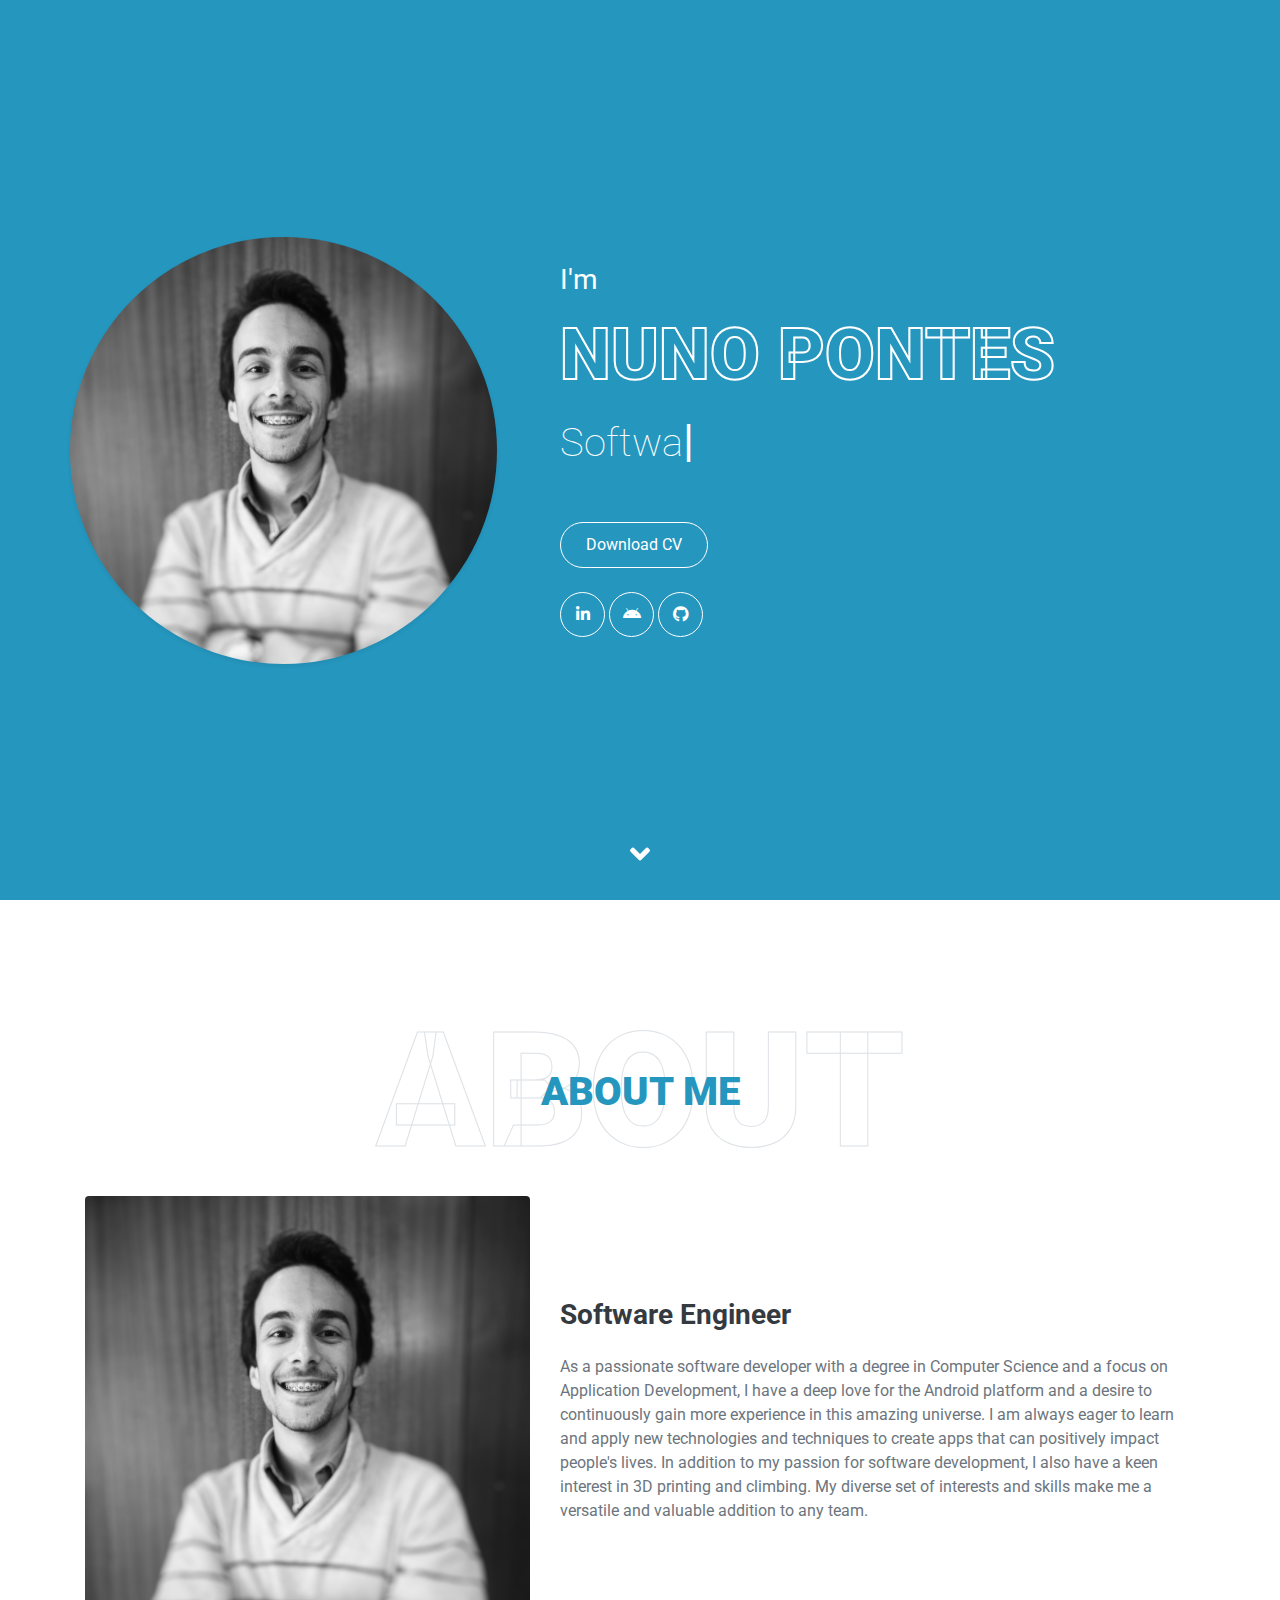
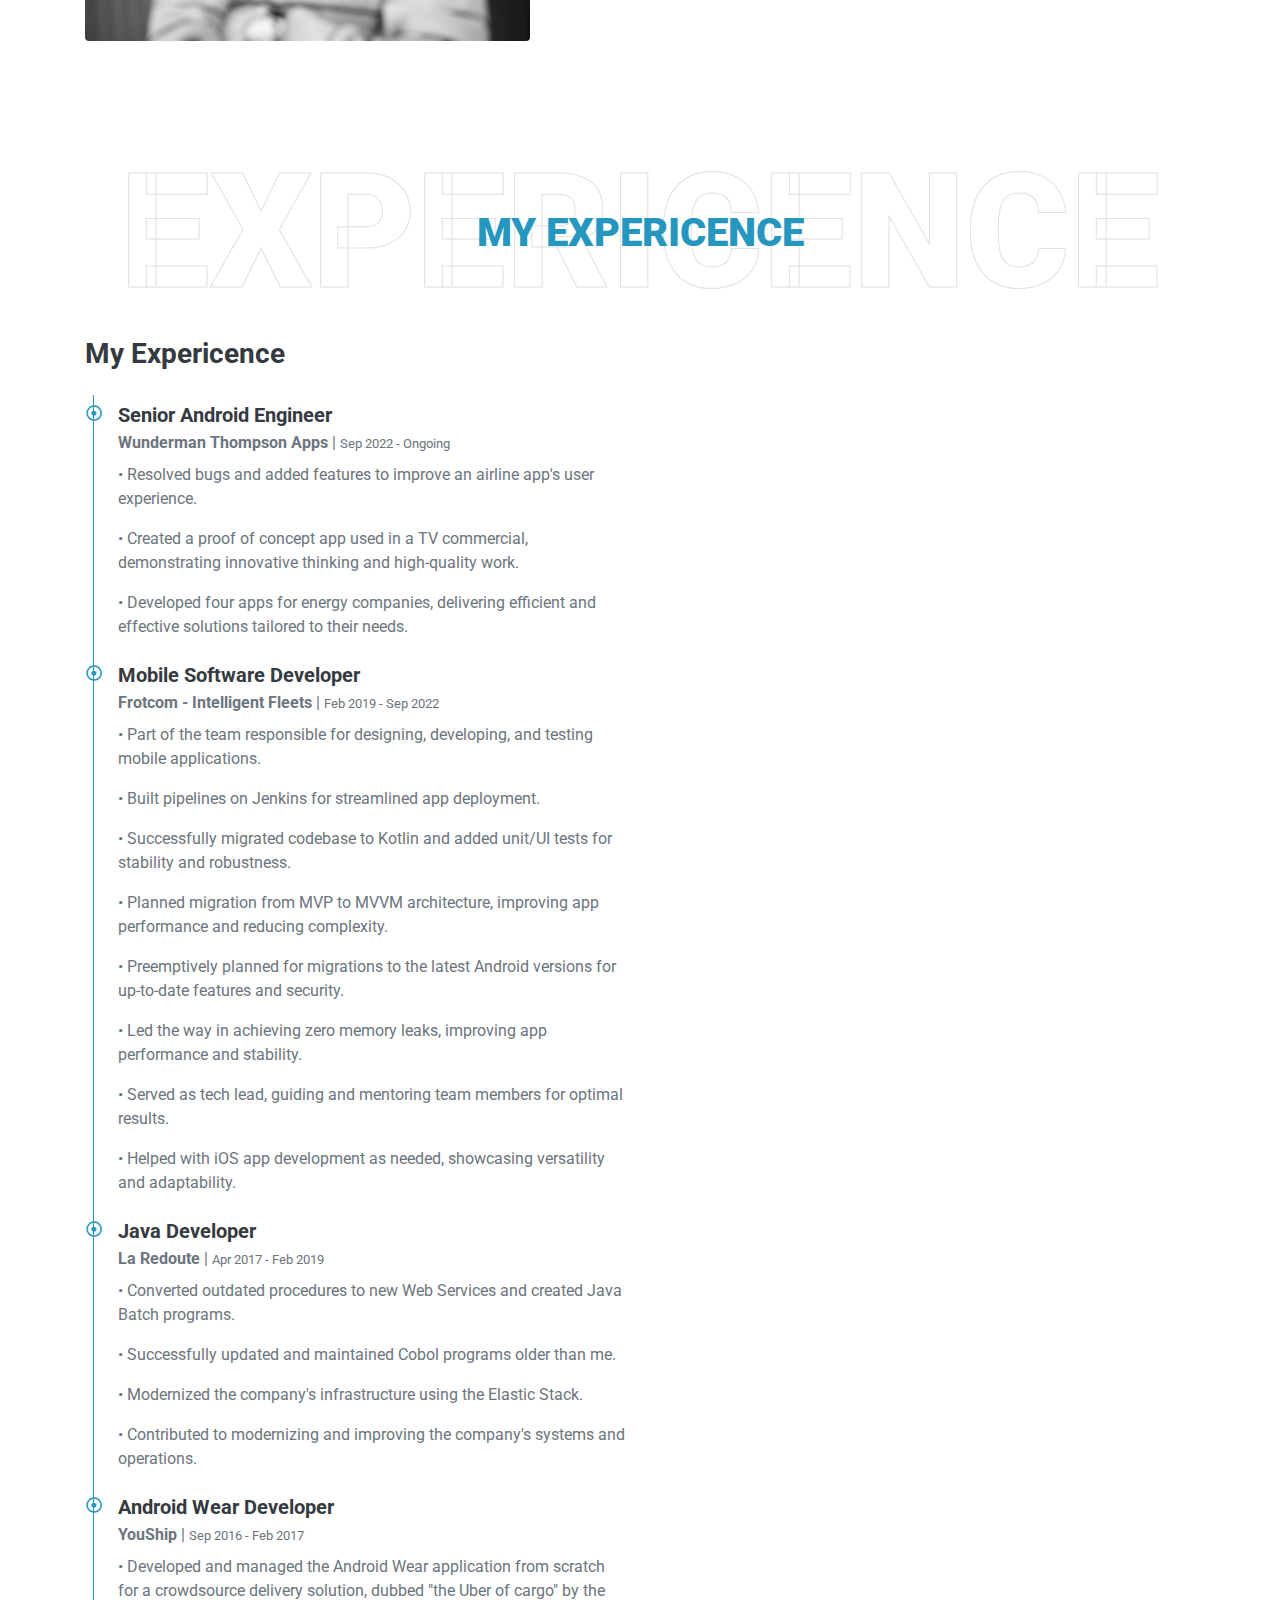
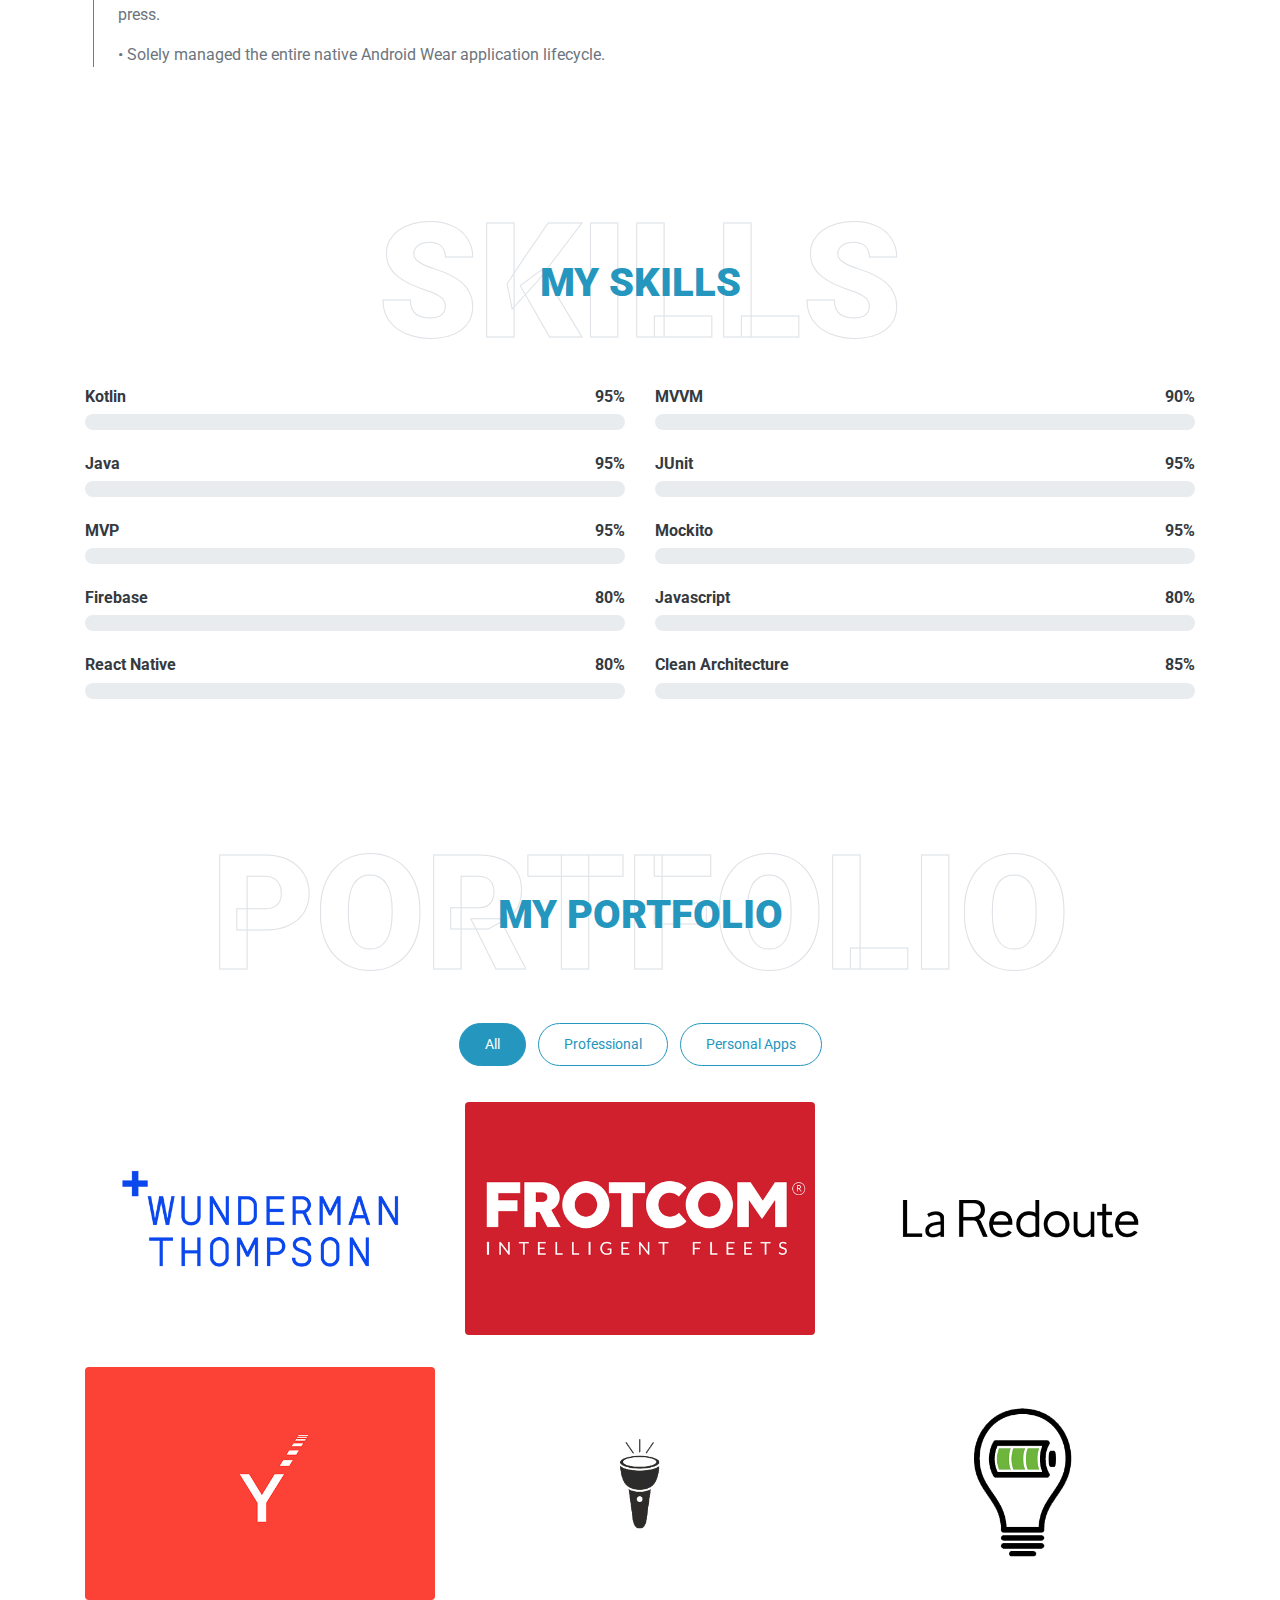
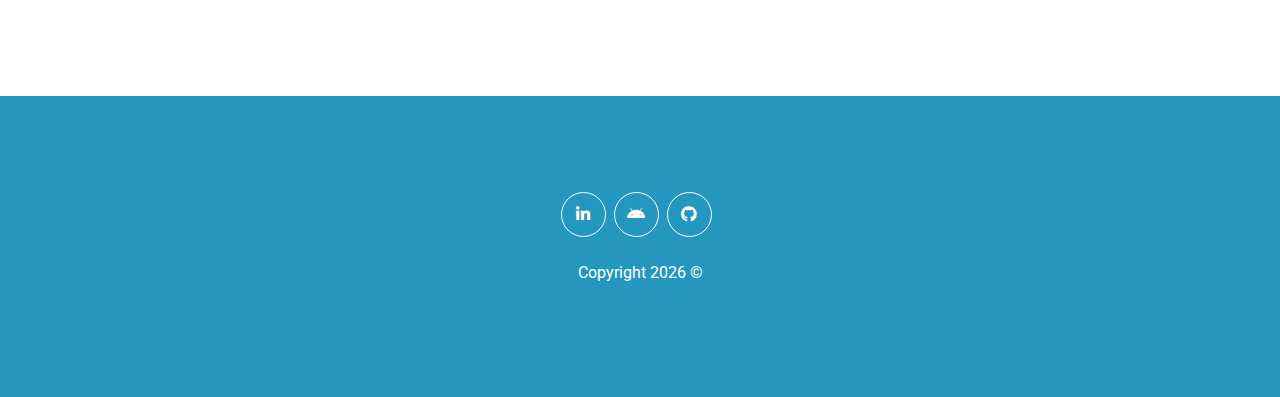
==== index.html @ 038655a9 "Revert "Test contact form"" ====
<!DOCTYPE html>
<html lang="en">
  <head>
    <meta charset="utf-8" />
    <title>Nuno Pontes</title>
    <meta content="width=device-width, initial-scale=1.0" name="viewport" />
    <meta content="Nuno Pontes CV" name="keywords" />
    <meta content="Nuno Pontes CV" name="description" />

    <!-- Favicon -->
    <link
      href="assets/img/profile/profile.jpeg"
      rel="icon"
      style="border-radius: 100%"
    />

    <!-- Google Web Fonts -->
    <link rel="preconnect" href="https://fonts.gstatic.com" />
    <link
      href="https://fonts.googleapis.com/css2?family=Roboto:wght@300;400;500;700;900&display=swap"
      rel="stylesheet"
    />

    <!-- Font Awesome -->
    <link
      href="https://cdnjs.cloudflare.com/ajax/libs/font-awesome/5.10.0/css/all.min.css"
      rel="stylesheet"
    />

    <!-- Libraries Stylesheet -->
    <link href="lib/owlcarousel/assets/owl.carousel.min.css" rel="stylesheet" />
    <link href="lib/lightbox/css/lightbox.min.css" rel="stylesheet" />

    <!-- swiper js cdn -->
    <link
      rel="stylesheet"
      href="https://cdn.jsdelivr.net/npm/swiper@9/swiper-bundle.min.css"
    />

    <!-- Customized Bootstrap Stylesheet -->
    <link href="css/style.css" rel="stylesheet" />
  </head>

  <body data-spy="scroll" data-target=".navbar" data-offset="51">
    <!-- Navbar Start -->
    <nav
      class="navbar fixed-top shadow-sm navbar-expand-lg bg-light navbar-light py-3 py-lg-0 px-lg-5"
    >
      <a href="index.html" class="navbar-brand ml-lg-3">
        <h1 class="m-0 display-5">
          <span class="text-primary">Nuno</span>Pontes
        </h1>
      </a>
      <button
        type="button"
        class="navbar-toggler"
        data-toggle="collapse"
        data-target="#navbarCollapse"
      >
        <span class="navbar-toggler-icon"></span>
      </button>
      <div class="collapse navbar-collapse px-lg-3" id="navbarCollapse">
        <div class="navbar-nav m-auto py-0">
          <a href="#home" class="nav-item nav-link active">Home</a>
          <a href="#about" class="nav-item nav-link">About</a>
          <a href="#qualification" class="nav-item nav-link">Experience</a>
          <a href="#skill" class="nav-item nav-link">Skill</a>
          <a href="#portfolio" class="nav-item nav-link">Portfolio</a>
        </div>
        <a
          target="_blank"
          href="assets/pdf/CV_NUNO_PONTES.pdf"
          class="btn btn-outline-primary d-none d-lg-block"
          >Download my CV</a
        >
      </div>
    </nav>
    <!-- Navbar End -->

    <!-- Header Start -->
    <div
      class="container-fluid bg-primary d-flex align-items-center mb-5 py-5"
      id="home"
      style="min-height: 100vh"
    >
      <div class="container">
        <div class="row align-items-center">
          <div class="col-lg-5 px-5 pl-lg-0 pb-5 pb-lg-0">
            <img
              class="img-fluid w-100 rounded-circle shadow-sm"
              src="assets/img/profile/profile.jpeg"
              alt=""
            />
          </div>
          <div class="col-lg-7 text-center text-lg-left">
            <h3 class="text-white font-weight-normal mb-3">I'm</h3>
            <h1
              class="display-3 text-uppercase text-primary mb-2"
              style="-webkit-text-stroke: 2px #ffffff"
            >
              Nuno Pontes
            </h1>
            <h1
              class="typed-text-output d-inline font-weight-lighter text-white"
            ></h1>
            <div class="typed-text d-none">
              Software Engineer, Android Developer
            </div>
            <div
              class="d-flex align-items-center justify-content-center justify-content-lg-start pt-5"
            >
              <a
                target="_blank"
                href="./assets/pdf/CV_NUNO_PONTES.pdf"
                class="btn btn-outline-light mr-md-5"
                >Download CV</a
              >
            </div>
            <br />
            <div
              class="d-flex align-items-center justify-content-center justify-content-lg-start"
            >
              <a
                class="btn btn-outline-light btn-social"
                target="_blank"
                href="https://www.linkedin.com/in/nunopontes/"
                ><i class="fab fa-linkedin-in"></i
              ></a>
              <a
                class="btn btn-outline-light btn-social mx-1"
                target="_blank"
                href="https://play.google.com/store/apps/developer?id=Keep+It+Simple+Studios"
                ><i class="fab fa-android"></i
              ></a>
              <a
                class="btn btn-outline-light btn-social"
                target="_blank"
                href="https://github.com/NunoPontes"
                ><i class="fab fa-github"></i
              ></a>
            </div>
          </div>
        </div>
      </div>
    </div>
    <!-- Header End -->

    <!-- About Start -->
    <div class="container-fluid py-5" id="about">
      <div class="container">
        <div
          class="position-relative d-flex align-items-center justify-content-center"
        >
          <h1
            class="display-1 text-uppercase text-white"
            style="-webkit-text-stroke: 1px #dee2e6"
          >
            About
          </h1>
          <h1 class="position-absolute text-uppercase text-primary">
            About Me
          </h1>
        </div>
        <div class="row align-items-center">
          <div class="col-lg-5 pb-4 pb-lg-0">
            <img
              class="img-fluid rounded w-100"
              src="./assets/img/profile/profile.jpeg"
              alt=""
            />
          </div>
          <div class="col-lg-7">
            <h3 class="mb-4">Software Engineer</h3>
            <p>
              As a passionate software developer with a degree in Computer
              Science and a focus on Application Development, I have a deep love
              for the Android platform and a desire to continuously gain more
              experience in this amazing universe. I am always eager to learn
              and apply new technologies and techniques to create apps that can
              positively impact people's lives. In addition to my passion for
              software development, I also have a keen interest in 3D printing
              and climbing. My diverse set of interests and skills make me a
              versatile and valuable addition to any team.
            </p>
          </div>
        </div>
      </div>
    </div>
    <!-- About End -->

    <!-- Qualification Start -->
    <div class="container-fluid py-5" id="qualification">
      <div class="container">
        <div
          class="position-relative d-flex align-items-center justify-content-center"
        >
          <h1
            class="display-1 text-uppercase text-white"
            style="-webkit-text-stroke: 1px #dee2e6"
          >
            Expericence
          </h1>
          <h1 class="position-absolute text-uppercase text-primary">
            My Expericence
          </h1>
        </div>
        <div class="row align-items-center">
          <div class="col-lg-6">
            <h3 class="mb-4">My Expericence</h3>
            <div class="border-left border-primary pt-2 pl-4 ml-2">
              <div class="position-relative mb-4">
                <i
                  class="far fa-dot-circle text-primary position-absolute"
                  style="top: 2px; left: -32px"
                ></i>
                <h5 class="font-weight-bold mb-1">Senior Android Engineer</h5>
                <p class="mb-2">
                  <strong>Wunderman Thompson Apps</strong> |
                  <small>Sep 2022 - Ongoing</small>
                </p>
                <p>
                  • Resolved bugs and added features to improve an airline app's
                  user experience.
                </p>
                <p>
                  • Created a proof of concept app used in a TV commercial,
                  demonstrating innovative thinking and high-quality work.
                </p>
                <p>
                  • Developed four apps for energy companies, delivering
                  efficient and effective solutions tailored to their needs.
                </p>
              </div>
              <div class="position-relative mb-4">
                <i
                  class="far fa-dot-circle text-primary position-absolute"
                  style="top: 2px; left: -32px"
                ></i>
                <h5 class="font-weight-bold mb-1">Mobile Software Developer</h5>
                <p class="mb-2">
                  <strong>Frotcom - Intelligent Fleets</strong> |
                  <small>Feb 2019 - Sep 2022</small>
                </p>
                <p>
                  • Part of the team responsible for designing, developing, and
                  testing mobile applications.
                </p>
                <p>
                  • Built pipelines on Jenkins for streamlined app deployment.
                </p>
                <p>
                  • Successfully migrated codebase to Kotlin and added unit/UI
                  tests for stability and robustness.
                </p>
                <p>
                  • Planned migration from MVP to MVVM architecture, improving
                  app performance and reducing complexity.
                </p>
                <p>
                  • Preemptively planned for migrations to the latest Android
                  versions for up-to-date features and security.
                </p>
                <p>
                  • Led the way in achieving zero memory leaks, improving app
                  performance and stability.
                </p>
                <p>
                  • Served as tech lead, guiding and mentoring team members for
                  optimal results.
                </p>
                <p>
                  • Helped with iOS app development as needed, showcasing
                  versatility and adaptability.
                </p>
              </div>
              <div class="position-relative mb-4">
                <i
                  class="far fa-dot-circle text-primary position-absolute"
                  style="top: 2px; left: -32px"
                ></i>
                <h5 class="font-weight-bold mb-1">Java Developer</h5>
                <p class="mb-2">
                  <strong>La Redoute</strong> |
                  <small>Apr 2017 - Feb 2019</small>
                </p>
                <p>
                  • Converted outdated procedures to new Web Services and
                  created Java Batch programs.
                </p>
                <p>
                  • Successfully updated and maintained Cobol programs older
                  than me.
                </p>
                <p>
                  • Modernized the company's infrastructure using the Elastic
                  Stack.
                </p>
                <p>
                  • Contributed to modernizing and improving the company's
                  systems and operations.
                </p>
              </div>
              <div class="position-relative mb-4">
                <i
                  class="far fa-dot-circle text-primary position-absolute"
                  style="top: 2px; left: -32px"
                ></i>
                <h5 class="font-weight-bold mb-1">Android Wear Developer</h5>
                <p class="mb-2">
                  <strong>YouShip</strong> | <small>Sep 2016 - Feb 2017</small>
                </p>
                <p>
                  • Developed and managed the Android Wear application from
                  scratch for a crowdsource delivery solution, dubbed "the Uber
                  of cargo" by the press.
                </p>
                <p>
                  • Solely managed the entire native Android Wear application
                  lifecycle.
                </p>
              </div>
            </div>
          </div>
        </div>
      </div>
    </div>
    <!-- Qualification End -->

    <!-- Skill Start -->
    <div class="container-fluid py-5" id="skill">
      <div class="container">
        <div
          class="position-relative d-flex align-items-center justify-content-center"
        >
          <h1
            class="display-1 text-uppercase text-white"
            style="-webkit-text-stroke: 1px #dee2e6"
          >
            Skills
          </h1>
          <h1 class="position-absolute text-uppercase text-primary">
            My Skills
          </h1>
        </div>
        <div class="row align-items-center">
          <div class="col-md-6">
            <div class="skill mb-4">
              <div class="d-flex justify-content-between">
                <h6 class="font-weight-bold">Kotlin</h6>
                <h6 class="font-weight-bold">95%</h6>
              </div>
              <div class="progress">
                <div
                  class="progress-bar bg-primary"
                  role="progressbar"
                  aria-valuenow="95"
                  aria-valuemin="0"
                  aria-valuemax="100"
                ></div>
              </div>
            </div>
            <div class="skill mb-4">
              <div class="d-flex justify-content-between">
                <h6 class="font-weight-bold">Java</h6>
                <h6 class="font-weight-bold">95%</h6>
              </div>
              <div class="progress">
                <div
                  class="progress-bar bg-warning"
                  role="progressbar"
                  aria-valuenow="95"
                  aria-valuemin="0"
                  aria-valuemax="100"
                ></div>
              </div>
            </div>
            <div class="skill mb-4">
              <div class="d-flex justify-content-between">
                <h6 class="font-weight-bold">MVP</h6>
                <h6 class="font-weight-bold">95%</h6>
              </div>
              <div class="progress">
                <div
                  class="progress-bar bg-danger"
                  role="progressbar"
                  aria-valuenow="95"
                  aria-valuemin="0"
                  aria-valuemax="100"
                ></div>
              </div>
            </div>
            <div class="skill mb-4">
              <div class="d-flex justify-content-between">
                <h6 class="font-weight-bold">Firebase</h6>
                <h6 class="font-weight-bold">80%</h6>
              </div>
              <div class="progress">
                <div
                  class="progress-bar bg-secondary"
                  role="progressbar"
                  aria-valuenow="80"
                  aria-valuemin="0"
                  aria-valuemax="100"
                ></div>
              </div>
            </div>
            <div class="skill mb-4">
              <div class="d-flex justify-content-between">
                <h6 class="font-weight-bold">React Native</h6>
                <h6 class="font-weight-bold">80%</h6>
              </div>
              <div class="progress">
                <div
                  class="progress-bar bg-dark"
                  role="progressbar"
                  aria-valuenow="80"
                  aria-valuemin="0"
                  aria-valuemax="100"
                ></div>
              </div>
            </div>
          </div>
          <div class="col-md-6">
            <div class="skill mb-4">
              <div class="d-flex justify-content-between">
                <h6 class="font-weight-bold">MVVM</h6>
                <h6 class="font-weight-bold">90%</h6>
              </div>
              <div class="progress">
                <div
                  class="progress-bar bg-danger"
                  role="progressbar"
                  aria-valuenow="90"
                  aria-valuemin="0"
                  aria-valuemax="100"
                ></div>
              </div>
            </div>
            <div class="skill mb-4">
              <div class="d-flex justify-content-between">
                <h6 class="font-weight-bold">JUnit</h6>
                <h6 class="font-weight-bold">95%</h6>
              </div>
              <div class="progress">
                <div
                  class="progress-bar bg-dark"
                  role="progressbar"
                  aria-valuenow="95"
                  aria-valuemin="0"
                  aria-valuemax="100"
                ></div>
              </div>
            </div>
            <div class="skill mb-4">
              <div class="d-flex justify-content-between">
                <h6 class="font-weight-bold">Mockito</h6>
                <h6 class="font-weight-bold">95%</h6>
              </div>
              <div class="progress">
                <div
                  class="progress-bar bg-info"
                  role="progressbar"
                  aria-valuenow="95"
                  aria-valuemin="0"
                  aria-valuemax="100"
                ></div>
              </div>
            </div>
            <div class="skill mb-4">
              <div class="d-flex justify-content-between">
                <h6 class="font-weight-bold">Javascript</h6>
                <h6 class="font-weight-bold">80%</h6>
              </div>
              <div class="progress">
                <div
                  class="progress-bar bg-warning"
                  role="progressbar"
                  aria-valuenow="80"
                  aria-valuemin="0"
                  aria-valuemax="100"
                ></div>
              </div>
            </div>
            <div class="skill mb-4">
              <div class="d-flex justify-content-between">
                <h6 class="font-weight-bold">Clean Architecture</h6>
                <h6 class="font-weight-bold">85%</h6>
              </div>
              <div class="progress">
                <div
                  class="progress-bar bg-primary"
                  role="progressbar"
                  aria-valuenow="85"
                  aria-valuemin="0"
                  aria-valuemax="100"
                ></div>
              </div>
            </div>
          </div>
        </div>
      </div>
    </div>
    <!-- Skill End -->

    <!-- Portfolio Start -->
    <div class="container-fluid pt-5 pb-3" id="portfolio">
      <div class="container">
        <div
          class="position-relative d-flex align-items-center justify-content-center"
        >
          <h1
            class="display-1 text-uppercase text-white"
            style="-webkit-text-stroke: 1px #dee2e6"
          >
            Portfolio
          </h1>
          <h1 class="position-absolute text-uppercase text-primary">
            My Portfolio
          </h1>
        </div>
        <div class="row">
          <div class="col-12 text-center mb-2">
            <ul class="list-inline mb-4" id="portfolio-flters">
              <li
                class="btn btn-sm btn-outline-primary m-1 active"
                data-filter="*"
              >
                All
              </li>
              <li
                class="btn btn-sm btn-outline-primary m-1"
                data-filter=".first"
              >
                Professional
              </li>
              <li
                class="btn btn-sm btn-outline-primary m-1"
                data-filter=".second"
              >
                Personal Apps
              </li>
            </ul>
          </div>
        </div>

        <div class="row portfolio-container">
          <div
            class="col-lg-4 col-md-6 mb-4 portfolio-item first"
            data-name="p-1"
          >
            <div class="position-relative overflow-hidden mb-2">
              <img
                class="img-fluid rounded w-100"
                src="./assets/img/wtapps/wtapps.png"
                alt=""
              />
              <div
                class="portfolio-btn d-flex align-items-center justify-content-center"
              >
                <div
                  class="d-flex align-items-center justify-content-center flex-column"
                  style="cursor: pointer"
                >
                  <h6 class="text-white" style="font-size: 20px">
                    Wunderman Thompson Apps
                  </h6>
                  <i class="fa fa-plus text-white" style="font-size: 60px"></i>
                </div>
              </div>
            </div>
          </div>

          <div
            class="col-lg-4 col-md-6 mb-4 portfolio-item first"
            data-name="p-2"
          >
            <div class="position-relative overflow-hidden mb-2">
              <img
                class="img-fluid rounded w-100"
                src="./assets/img/frotcom/portfolio-1.png"
                alt=""
              />
              <div
                class="portfolio-btn d-flex align-items-center justify-content-center"
              >
                <div
                  class="d-flex align-items-center justify-content-center flex-column"
                  style="cursor: pointer"
                >
                  <h6 class="text-white" style="font-size: 20px">
                    Frotcom - Inteligent Fleets
                  </h6>
                  <i class="fa fa-plus text-white" style="font-size: 60px"></i>
                </div>
              </div>
            </div>
          </div>

          <div
            class="col-lg-4 col-md-6 mb-4 portfolio-item first"
            data-name="p-3"
          >
            <div class="position-relative overflow-hidden mb-2">
              <img
                class="img-fluid rounded w-100"
                src="./assets/img/laredoute/portfolio-2.png"
                alt=""
              />
              <div
                class="portfolio-btn d-flex align-items-center justify-content-center"
              >
                <div
                  class="d-flex align-items-center justify-content-center flex-column"
                  style="cursor: pointer"
                >
                  <h6 class="text-white" style="font-size: 20px">La Redoute</h6>

                  <i class="fa fa-plus text-white" style="font-size: 60px"></i>
                </div>
              </div>
            </div>
          </div>

          <div
            class="col-lg-4 col-md-6 mb-4 portfolio-item first"
            data-name="p-4"
          >
            <div class="position-relative overflow-hidden mb-2">
              <img
                class="img-fluid rounded w-100"
                src="./assets/img/youship/portfolio-3.png"
                alt=""
              />
              <div
                class="portfolio-btn d-flex align-items-center justify-content-center"
              >
                <div
                  class="d-flex align-items-center justify-content-center flex-column"
                  style="cursor: pointer"
                >
                  <h6 class="text-white" style="font-size: 20px">YouShip</h6>

                  <i class="fa fa-plus text-white" style="font-size: 60px"></i>
                </div>
              </div>
            </div>
          </div>

          <div
            class="col-lg-4 col-md-6 mb-4 portfolio-item second"
            data-name="p-5"
          >
            <div class="position-relative overflow-hidden mb-2">
              <img
                class="img-fluid rounded w-100"
                src="./assets/img/flashlight/portfolio-4.png"
                alt=""
              />
              <div
                class="portfolio-btn d-flex align-items-center justify-content-center"
              >
                <div
                  class="d-flex align-items-center justify-content-center flex-column"
                  style="cursor: pointer"
                >
                  <h6 class="text-white" style="font-size: 20px">Flashlight</h6>
                  <i class="fa fa-plus text-white" style="font-size: 60px"></i>
                </div>
              </div>
            </div>
          </div>

          <div
            class="col-lg-4 col-md-6 mb-4 portfolio-item second"
            data-name="p-6"
          >
            <div class="position-relative overflow-hidden mb-2">
              <img
                class="img-fluid rounded w-100"
                src="./assets/img/healthybattery/portfolio-5.png"
                alt=""
              />
              <div
                class="portfolio-btn d-flex align-items-center justify-content-center"
              >
                <div
                  class="d-flex align-items-center justify-content-center flex-column"
                  style="cursor: pointer"
                >
                  <h6 class="text-white" style="font-size: 20px">
                    HealthyBattery
                  </h6>
                  <i class="fa fa-plus text-white" style="font-size: 60px"></i>
                </div>
              </div>
            </div>
          </div>
        </div>
      </div>

      <!-- modal preview container -->
      <div class="modal_preview_container">
        <!-- project 1 modal -->
        <div class="popup-modal fixed-top" data-target="p-1">
          <div class="popup-modal__backdrop"></div>

          <div class="popup-modal__content">
            <button class="popup-modal__close">
              <i class="fas fa-times"></i>
            </button>

            <div
              class="popup-modal_content_container d-flex align-items-center flex-md-row flex-column"
            >
              <div class="popup-modal_content_left overflow-hidden">
                <div class="swiper mySwiper" style="height: 100%">
                  <div class="swiper-wrapper">
                    <!-- you can simple added dynamic number of slider with videos and photos by coping the swiper-slide div and -->
                    <div class="swiper-slide">
                      <img src="./assets/img/wtapps/wtapps.png" alt="" />
                    </div>
                  </div>
                  <div class="swiper-button-next"></div>
                  <div class="swiper-button-prev"></div>
                  <div class="swiper-pagination"></div>
                </div>
              </div>
              <div
                class="popup-modal_content_right d-flex align-items-center flex-column p-md-5 p-3"
              >
                <!-- you can add photos, images, badges, text whatever you want, and you can style them as well :) -->
                <h1 class="popup-modal-heading">Wunderman Thompson Apps</h1>
                <p class="popup-modal_paragraph">
                  I improved the user experience of an airline app by fixing
                  bugs and adding new features.
                </p>

                <p>
                  Additionally, I demonstrated my innovative thinking and
                  high-quality work by creating a proof of concept app that was
                  featured in a TV commercial.
                </p>

                <p>
                  I also developed four apps for energy companies that were
                  tailored to their specific needs, delivering efficient and
                  effective solutions.
                </p>

                <!-- ul items -->
                <div style="width: 100%">
                  <h2>Technologies I used to build the project</h2>
                  <ul>
                    <li>Kotlin</li>
                    <li>Java</li>
                    <li>React Native</li>
                    <li>JavaScript</li>
                    <li>TypeScript</li>
                    <li>Clean Architecture</li>
                    <li>MVVM</li>
                    <li>MVP</li>
                    <li>Airship</li>
                  </ul>
                </div>
              </div>
            </div>
          </div>
        </div>

        <!-- project 2 modal -->
        <div class="popup-modal fixed-top" data-target="p-2">
          <div class="popup-modal__backdrop"></div>

          <div class="popup-modal__content">
            <button class="popup-modal__close">
              <i class="fas fa-times"></i>
            </button>

            <div
              class="popup-modal_content_container d-flex align-items-center flex-md-row flex-column"
            >
              <div class="popup-modal_content_left overflow-hidden">
                <div class="swiper mySwiper" style="height: 100%">
                  <!-- you can simple added dynamic number of slider with videos and photos by coping the swiper-slide div and -->
                  <div class="swiper-wrapper">
                    <div class="swiper-slide">
                      <img
                        class="img-fluid rounded w-100"
                        src="./assets/img/frotcom/portfolio-1.png"
                        alt=""
                      />
                    </div>
                    <div class="swiper-slide">
                      <img
                        class="img-fluid rounded slider-image-two need-resize"
                        src="./assets/img/frotcom/1.jpg"
                        alt=""
                      />
                    </div>
                    <div class="swiper-slide">
                      <img
                        class="img-fluid rounded slider-image-two need-resize"
                        src="./assets/img/frotcom/2.jpg"
                        alt=""
                      />
                    </div>
                    <div class="swiper-slide">
                      <img
                        class="img-fluid rounded slider-image-two need-resize"
                        src="./assets/img/frotcom/3.jpg"
                        alt=""
                      />
                    </div>
                    <div class="swiper-slide">
                      <img
                        class="img-fluid rounded slider-image-two need-resize"
                        src="./assets/img/frotcom/4.jpg"
                        alt=""
                      />
                    </div>
                    <div class="swiper-slide">
                      <img
                        class="img-fluid rounded slider-image-two need-resize"
                        src="./assets/img/frotcom/5.jpg"
                        alt=""
                      />
                    </div>
                    <div class="swiper-slide">
                      <img
                        class="img-fluid rounded slider-image-two need-resize"
                        src="./assets/img/frotcom/6.jpg"
                        alt=""
                      />
                    </div>
                    <div class="swiper-slide">
                      <img
                        class="img-fluid rounded slider-image-three need-resize"
                        src="./assets/img/frotcom/7.jpg"
                        alt=""
                      />
                    </div>
                  </div>
                  <div class="swiper-button-next"></div>
                  <div class="swiper-button-prev"></div>
                  <div class="swiper-pagination"></div>
                </div>
              </div>
              <div
                class="popup-modal_content_right d-flex align-items-center flex-column p-md-5 p-3"
              >
                <!-- you can add photos, images, badges, text whatever you want, and you can style them as well :) -->
                <h1 class="popup-modal-heading">Frotcom - Inteligent Fleets</h1>
                <p class="popup-modal_paragraph">
                  I was part of the team responsible for all the design,
                  architecture, development, and testing of every mobile
                  application.
                </p>
                <p>
                  I built pipelines on Jenkins to streamline the app deployment
                  process and successfully migrated the codebase from Java to
                  Kotlin, resulting in increased productivity and
                  maintainability.
                </p>

                <p>
                  I added unit and UI tests to ensure app stability and
                  robustness and planned the migration from the MVP
                  (Model-View-Presenter) to MVVM (Model-View-ViewModel)
                  architecture, improving app performance and reducing
                  complexity.
                </p>
                <p>
                  I preemptively planned for migrations to the latest Android
                  versions, ensuring the apps were up-to-date with the latest
                  features and security updates.
                </p>
                <p>
                  I led the way in achieving zero memory leaks, improving app
                  performance and stability, and served as the tech lead for the
                  mobile application development team, guiding and mentoring
                  team members to achieve their best work.
                </p>
                <p>
                  I also helped with the development of the iOS app when needed,
                  showcasing my versatility and adaptability in a fast-paced
                  environment.
                </p>
                <p>
                  Overall, my contributions as a tech lead and team member
                  resulted in the successful and efficient development of
                  high-quality mobile applications, and my flexibility in
                  helping with the iOS app demonstrated my willingness to go
                  above and beyond for the team's success.
                </p>

                <div style="width: 100%">
                  <h2>Fleet manager</h2>
                </div>
                <div>
                  <a
                    target="_blank"
                    href="https://play.google.com/store/apps/details?id=com.frotcom.fleetmanager"
                  >
                    <img
                      alt="Get it on Google Play"
                      src="https://play.google.com/intl/en_us/badges/images/generic/en_badge_web_generic.png"
                      width="200"
                    />
                  </a>
                </div>

                <div style="width: 100%">
                  <h2>Driver app</h2>
                </div>
                <div>
                  <a
                    target="_blank"
                    href="https://play.google.com/store/apps/details?id=com.frotcom.driverapp"
                  >
                    <img
                      alt="Get it on Google Play"
                      src="https://play.google.com/intl/en_us/badges/images/generic/en_badge_web_generic.png"
                      width="200"
                    />
                  </a>
                </div>

                <!-- ul items -->
                <div style="width: 100%">
                  <h2>Technologies I used to build the project</h2>
                  <ul>
                    <li>Kotlin</li>
                    <li>Java</li>
                    <li>Swift</li>
                    <li>MVP</li>
                    <li>MVVM</li>
                    <li>JUnit</li>
                    <li>Espresso</li>
                    <li>Mockito</li>
                    <li>Firebase Notifications</li>
                    <li>Retrofit</li>
                    <li>Google API's</li>
                    <li>Leak Canary</li>
                    <li>Jenkins</li>
                    <li>Sonarqube</li>
                  </ul>
                </div>
              </div>
            </div>
          </div>
        </div>

        <!-- project 3 modal -->
        <div class="popup-modal fixed-top" data-target="p-3">
          <div class="popup-modal__backdrop"></div>

          <div class="popup-modal__content">
            <button class="popup-modal__close">
              <i class="fas fa-times"></i>
            </button>

            <div
              class="popup-modal_content_container d-flex align-items-center flex-md-row flex-column"
            >
              <div class="popup-modal_content_left overflow-hidden">
                <div class="swiper mySwiper" style="height: 100%">
                  <!-- you can simple added dynamic number of slider with videos and photos by coping the swiper-slide div and -->
                  <div class="swiper-wrapper">
                    <div class="swiper-slide">
                      <img
                        class="img-fluid rounded w-100"
                        src="./assets/img/laredoute/portfolio-2.png"
                        alt=""
                      />
                    </div>
                  </div>
                  <div class="swiper-button-next"></div>
                  <div class="swiper-button-prev"></div>
                  <div class="swiper-pagination"></div>
                </div>
              </div>
              <div
                class="popup-modal_content_right d-flex align-items-center flex-column p-md-5 p-3"
              >
                <!-- you can add photos, images, badges, text whatever you want, and you can style them as well :) -->
                <h1 class="popup-modal-heading">La Redoute</h1>
                <p class="popup-modal_paragraph">
                  I have experience in modernizing legacy systems and updating
                  outdated procedures to new web services.
                </p>
                <p>
                  I successfully updated and maintained Cobol programs that were
                  older than me, and contributed to modernizing the company's
                  infrastructure using the Elastic Stack.
                </p>
                <p>
                  My main objective was to build Java applications, including
                  Spring Batches and Web Services (REST, SOAP), to replace old
                  procedures in the AS400. I utilized various technologies such
                  as Java 7, Java 8, Spring Framework, Junit, Mockito, SOAP
                  Webservices, REST Webservices, Elastic Search Stack, SQL (DB2,
                  PostgreSQL, Oracle), and AS400 (cobol) to achieve these goals.
                </p>

                <!-- ul items -->
                <div style="width: 100%">
                  <h2>Technologies I used to build the project</h2>
                  <ul>
                    <li>AS400 (Cobol)</li>
                    <li>Java</li>
                    <li>Spring</li>
                    <li>JUnit</li>
                    <li>Mockito</li>
                    <li>SOAP WebServices</li>
                    <li>REST WebServices</li>
                    <li>Elastic Stack</li>
                    <li>SQL</li>
                  </ul>
                </div>
              </div>
            </div>
          </div>
        </div>

        <!-- project 4 modal -->
        <div class="popup-modal fixed-top" data-target="p-4">
          <div class="popup-modal__backdrop"></div>

          <div class="popup-modal__content">
            <button class="popup-modal__close">
              <i class="fas fa-times"></i>
            </button>

            <div
              class="popup-modal_content_container d-flex align-items-center flex-md-row flex-column"
            >
              <div class="popup-modal_content_left overflow-hidden">
                <div class="swiper mySwiper" style="height: 100%">
                  <!-- you can simple added dynamic number of slider with videos and photos by coping the swiper-slide div and -->
                  <div class="swiper-wrapper">
                    <div class="swiper-slide">
                      <img
                        class="img-fluid rounded w-100"
                        src="./assets/img/youship/portfolio-3.png"
                        alt=""
                      />
                    </div>
                    <div class="swiper-slide">
                      <video
                        controls
                        autoplay
                        muted
                        loop
                        src="./assets/video/youship.mp4"
                        type="video/mp4"
                      ></video>
                    </div>
                  </div>
                  <div class="swiper-button-next"></div>
                  <div class="swiper-button-prev"></div>
                  <div class="swiper-pagination"></div>
                </div>
              </div>
              <div
                class="popup-modal_content_right d-flex align-items-center flex-column p-md-5 p-3"
              >
                <!-- you can add photos, images, badges, text whatever you want, and you can style them as well :) -->
                <h1 class="popup-modal-heading">YouShip</h1>
                <p class="popup-modal_paragraph">
                  I was responsible for extending the main mobile application to
                  the Wearable device, as part of a crowdsource delivery
                  solution for a company dubbed "the Uber of cargo" by the
                  press.
                </p>
                <p>
                  Specifically, I developed the Android Wear application from
                  scratch, utilizing MVP architecture, the Message API, Google
                  Maps API, Wearable Listener Service, Broadcast Receiver,
                  Fragments, Push Notifications, Rest API, and Multi Language
                  design for multiple screens.
                </p>
                <p>
                  As the sole manager of the entire native Android Wear
                  application lifecycle, I ensured that the application met all
                  requirements and was completed efficiently and effectively.
                </p>

                <!-- ul items -->
                <div style="width: 100%">
                  <h2>Technologies I used to build the project</h2>
                  <ul>
                    <li>Java</li>
                    <li>MVP</li>
                    <li>Firebase Cloud Messaging</li>
                    <li>Google Maps API</li>
                    <li>Leak Canary</li>
                    <li>Wearable API's</li>
                    <li>Broadcast Receiver</li>
                    <li>Fragments</li>
                    <li>REST API</li>
                    <li>Notifications</li>
                    <li>Multi Language</li>
                    <li>Multiple Screen Types</li>
                  </ul>
                </div>
              </div>
            </div>
          </div>
        </div>

        <!-- project 5 modal -->
        <div class="popup-modal fixed-top" data-target="p-5">
          <div class="popup-modal__backdrop"></div>

          <div class="popup-modal__content">
            <button class="popup-modal__close">
              <i class="fas fa-times"></i>
            </button>

            <div
              class="popup-modal_content_container d-flex align-items-center flex-md-row flex-column"
            >
              <div class="popup-modal_content_left overflow-hidden">
                <div class="swiper mySwiper" style="height: 100%">
                  <!-- you can simple added dynamic number of slider with videos and photos by coping the swiper-slide div and -->
                  <div class="swiper-wrapper">
                    <div class="swiper-slide">
                      <img
                        class="img-fluid rounded w-100"
                        src="./assets/img/flashlight/portfolio-4.png"
                        alt=""
                      />
                    </div>
                    <div class="swiper-slide">
                      <img
                        class="img-fluid rounded w-100 slider-image-two"
                        src="./assets/img/flashlight/flashlight5x.jpg"
                        style="width: auto !important"
                        alt=""
                      />
                    </div>
                  </div>
                  <div class="swiper-button-next"></div>
                  <div class="swiper-button-prev"></div>
                  <div class="swiper-pagination"></div>
                </div>
              </div>
              <div
                class="popup-modal_content_right d-flex align-items-center flex-column p-md-5 p-3"
              >
                <!-- you can add photos, images, badges, text whatever you want, and you can style them as well :) -->
                <h1 class="popup-modal-heading">Flashlight</h1>
                <p class="popup-modal_paragraph">
                  I created an Android flashlight app that doesn't require any
                  extra permissions and can work on phones without a flash by
                  adjusting the screen brightness.
                </p>
                <p>
                  My motivation for developing this app was to address the issue
                  of excessive permissions requested by other flashlight apps,
                  which may compromise users' privacy.
                </p>
                <p>
                  Additionally, I wanted to learn more about Android development
                  and have the ability to customize my own app. The app utilized
                  permissions and camera sensors to control the flashlight.
                </p>

                <hr />
                <div>
                  <a
                    target="_blank"
                    href="https://play.google.com/store/apps/details?id=com.nunop.flashligth"
                  >
                    <img
                      alt="Get it on Google Play"
                      src="https://play.google.com/intl/en_us/badges/images/generic/en_badge_web_generic.png"
                      width="200"
                    />
                  </a>
                </div>
              </div>
            </div>
          </div>
        </div>

        <!-- project 6 modal -->
        <div class="popup-modal fixed-top" data-target="p-6">
          <div class="popup-modal__backdrop"></div>

          <div class="popup-modal__content">
            <button class="popup-modal__close">
              <i class="fas fa-times"></i>
            </button>

            <div
              class="popup-modal_content_container d-flex align-items-center flex-md-row flex-column"
            >
              <div class="popup-modal_content_left overflow-hidden">
                <div class="swiper mySwiper" style="height: 100%">
                  <!-- you can simple added dynamic number of slider with videos and photos by coping the swiper-slide div and -->
                  <div class="swiper-wrapper">
                    <div class="swiper-slide">
                      <img
                        class="img-fluid rounded w-100"
                        src="./assets/img/healthybattery/portfolio-5.png"
                        alt=""
                      />
                    </div>
                    <div class="swiper-slide">
                      <img
                        class="img-fluid rounded w-100 slider-image-two"
                        src="./assets/img/healthybattery/healthybattery_pixel.png"
                        alt=""
                        style="width: auto !important"
                      />
                    </div>
                    <div class="swiper-slide">
                      <img
                        class="img-fluid rounded w-100 slider-image-two"
                        src="./assets/img/healthybattery/healthybattery_pixel2.png"
                        alt=""
                        style="width: auto !important"
                      />
                    </div>
                    <div class="swiper-slide">
                      <img
                        class="img-fluid rounded w-100 slider-image-three"
                        src="./assets/img/healthybattery/healthybattery_pixel3.png"
                        alt=""
                        style="width: auto !important"
                      />
                    </div>
                  </div>
                  <div class="swiper-button-next"></div>
                  <div class="swiper-button-prev"></div>
                  <div class="swiper-pagination"></div>
                </div>
              </div>
              <div
                class="popup-modal_content_right d-flex align-items-center flex-column p-md-5 p-3"
              >
                <!-- you can add photos, images, badges, text whatever you want, and you can style them as well :) -->
                <h1 class="popup-modal-heading">HealthyBattery</h1>
                <p class="popup-modal_paragraph">
                  I have developed an Android application aimed at helping users
                  adopt good battery-saving habits to increase the phone's
                  battery life.
                </p>
                <p>
                  I decided to create this app as it was something I had been
                  wanting to do for a while, and it also allowed me to learn
                  more about Android development and personalize the app.
                </p>
                <p>
                  To build the app, I utilized various technologies including
                  permissions, services, and internal/external storage.
                </p>
                <p>
                  I also made use of the battery sensors and the battery manager
                  class to gather information on the battery usage and provide
                  tips to the user on how to optimize their phone's battery
                  life.
                </p>

                <div>
                  <a
                    target="_blank"
                    href="https://play.google.com/store/apps/details?id=com.keepitsimplestudios.healthybattery"
                  >
                    <img
                      alt="Get it on Google Play"
                      src="https://play.google.com/intl/en_us/badges/images/generic/en_badge_web_generic.png"
                      width="200"
                    />
                  </a>
                </div>
              </div>
            </div>
          </div>
        </div>
      </div>
    </div>
    <!-- Portfolio End -->

    <!-- Footer Start -->
    <div
      class="container-fluid bg-primary text-white mt-5 py-5 px-sm-3 px-md-5"
    >
      <div class="container text-center py-5">
        <div class="d-flex justify-content-center mb-4">
          <a
            class="btn btn-outline-light btn-social mr-2"
            target="_blank"
            href="https://www.linkedin.com/in/nunopontes/"
            ><i class="fab fa-linkedin-in"></i
          ></a>
          <a
            class="btn btn-outline-light btn-social mr-2"
            target="_blank"
            href="https://play.google.com/store/apps/developer?id=Keep+It+Simple+Studios"
            ><i class="fab fa-android"></i
          ></a>
          <a
            class="btn btn-outline-light btn-social mr-2"
            target="_blank"
            href="https://github.com/NunoPontes"
            ><i class="fab fa-github"></i
          ></a>
        </div>
        <p>
          Copyright
          <script>
            document.write(new Date().getFullYear());
          </script>
          &copy;
        </p>
      </div>
    </div>
    <!-- Footer End -->

    <!-- Scroll to Bottom -->
    <i class="fa fa-2x fa-angle-down text-white scroll-to-bottom"></i>

    <!-- Back to Top -->
    <a href="#" class="btn btn-outline-dark px-0 back-to-top"
      ><i class="fa fa-angle-double-up"></i
    ></a>

    <!-- JavaScript Libraries -->
    <script src="https://code.jquery.com/jquery-3.4.1.min.js"></script>
    <script src="https://stackpath.bootstrapcdn.com/bootstrap/4.4.1/js/bootstrap.bundle.min.js"></script>
    <script src="lib/typed/typed.min.js"></script>
    <script src="lib/easing/easing.min.js"></script>
    <script src="lib/waypoints/waypoints.min.js"></script>
    <script src="lib/owlcarousel/owl.carousel.min.js"></script>
    <script src="lib/isotope/isotope.pkgd.min.js"></script>

    <!-- swiper js -->
    <script src="https://cdn.jsdelivr.net/npm/swiper@9/swiper-bundle.min.js"></script>

    <!-- Template Javascript -->
    <script src="js/main.js"></script>
  </body>
  <script>
    (function (i, s, o, g, r, a, m) {
      i["GoogleAnalyticsObject"] = r;
      (i[r] =
        i[r] ||
        function () {
          (i[r].q = i[r].q || []).push(arguments);
        }),
        (i[r].l = 1 * new Date());
      (a = s.createElement(o)), (m = s.getElementsByTagName(o)[0]);
      a.async = 1;
      a.src = g;
      m.parentNode.insertBefore(a, m);
    })(
      window,
      document,
      "script",
      "https://www.google-analytics.com/analytics.js",
      "ga"
    );

    ga("create", "UA-91922525-1", "auto");
    ga("send", "pageview");
  </script>
</html>
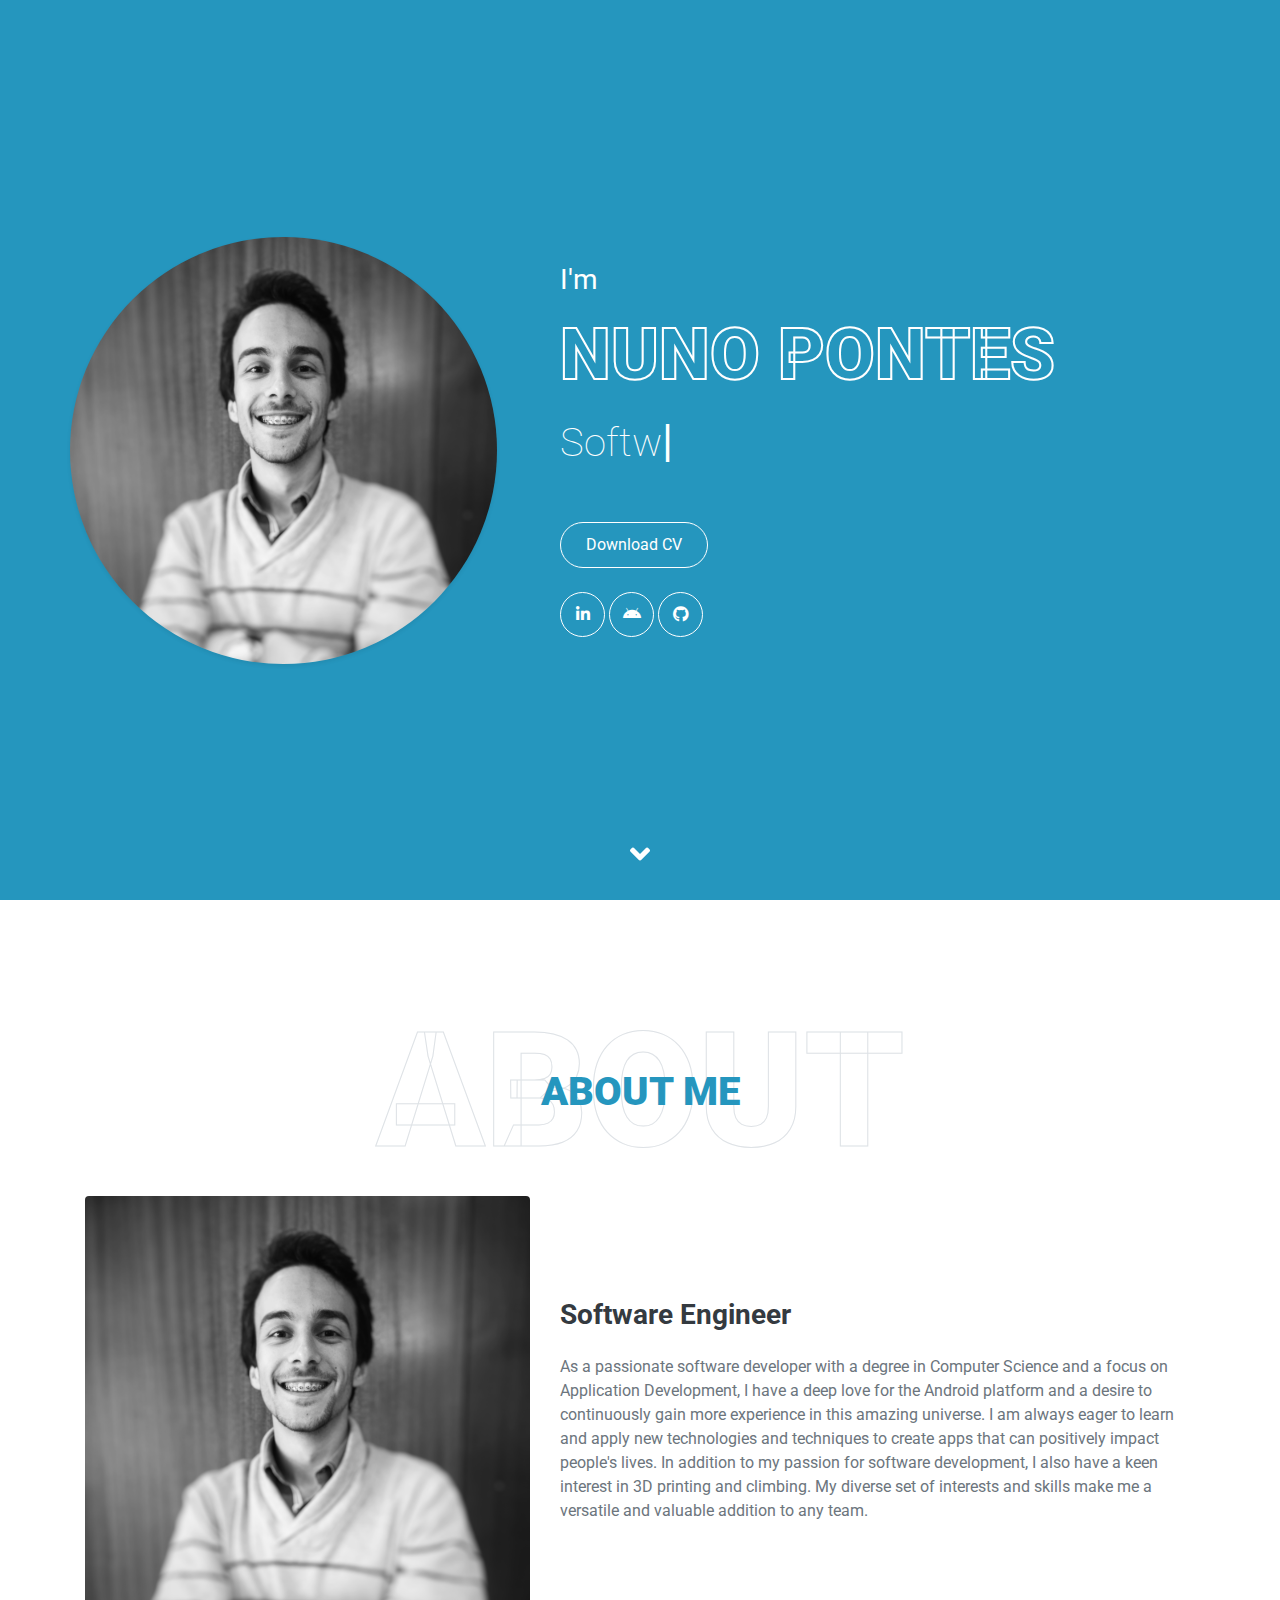
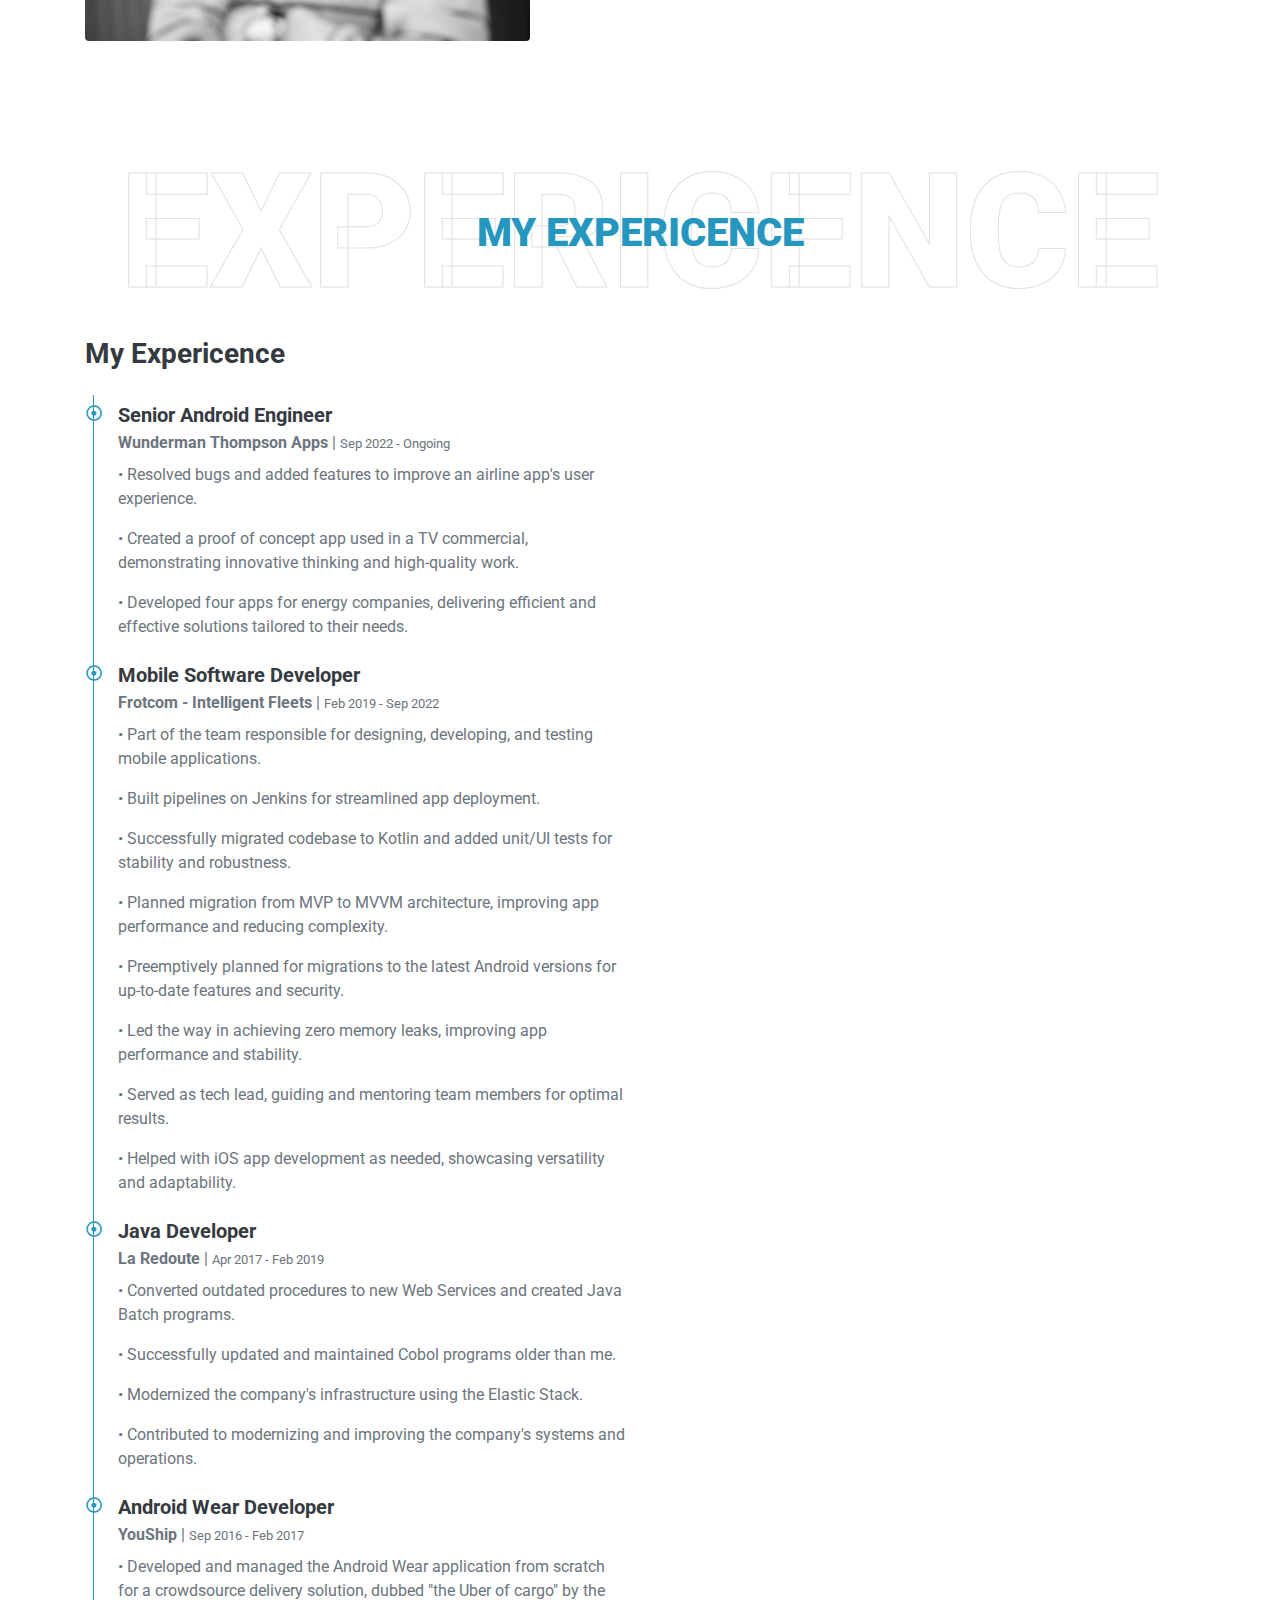
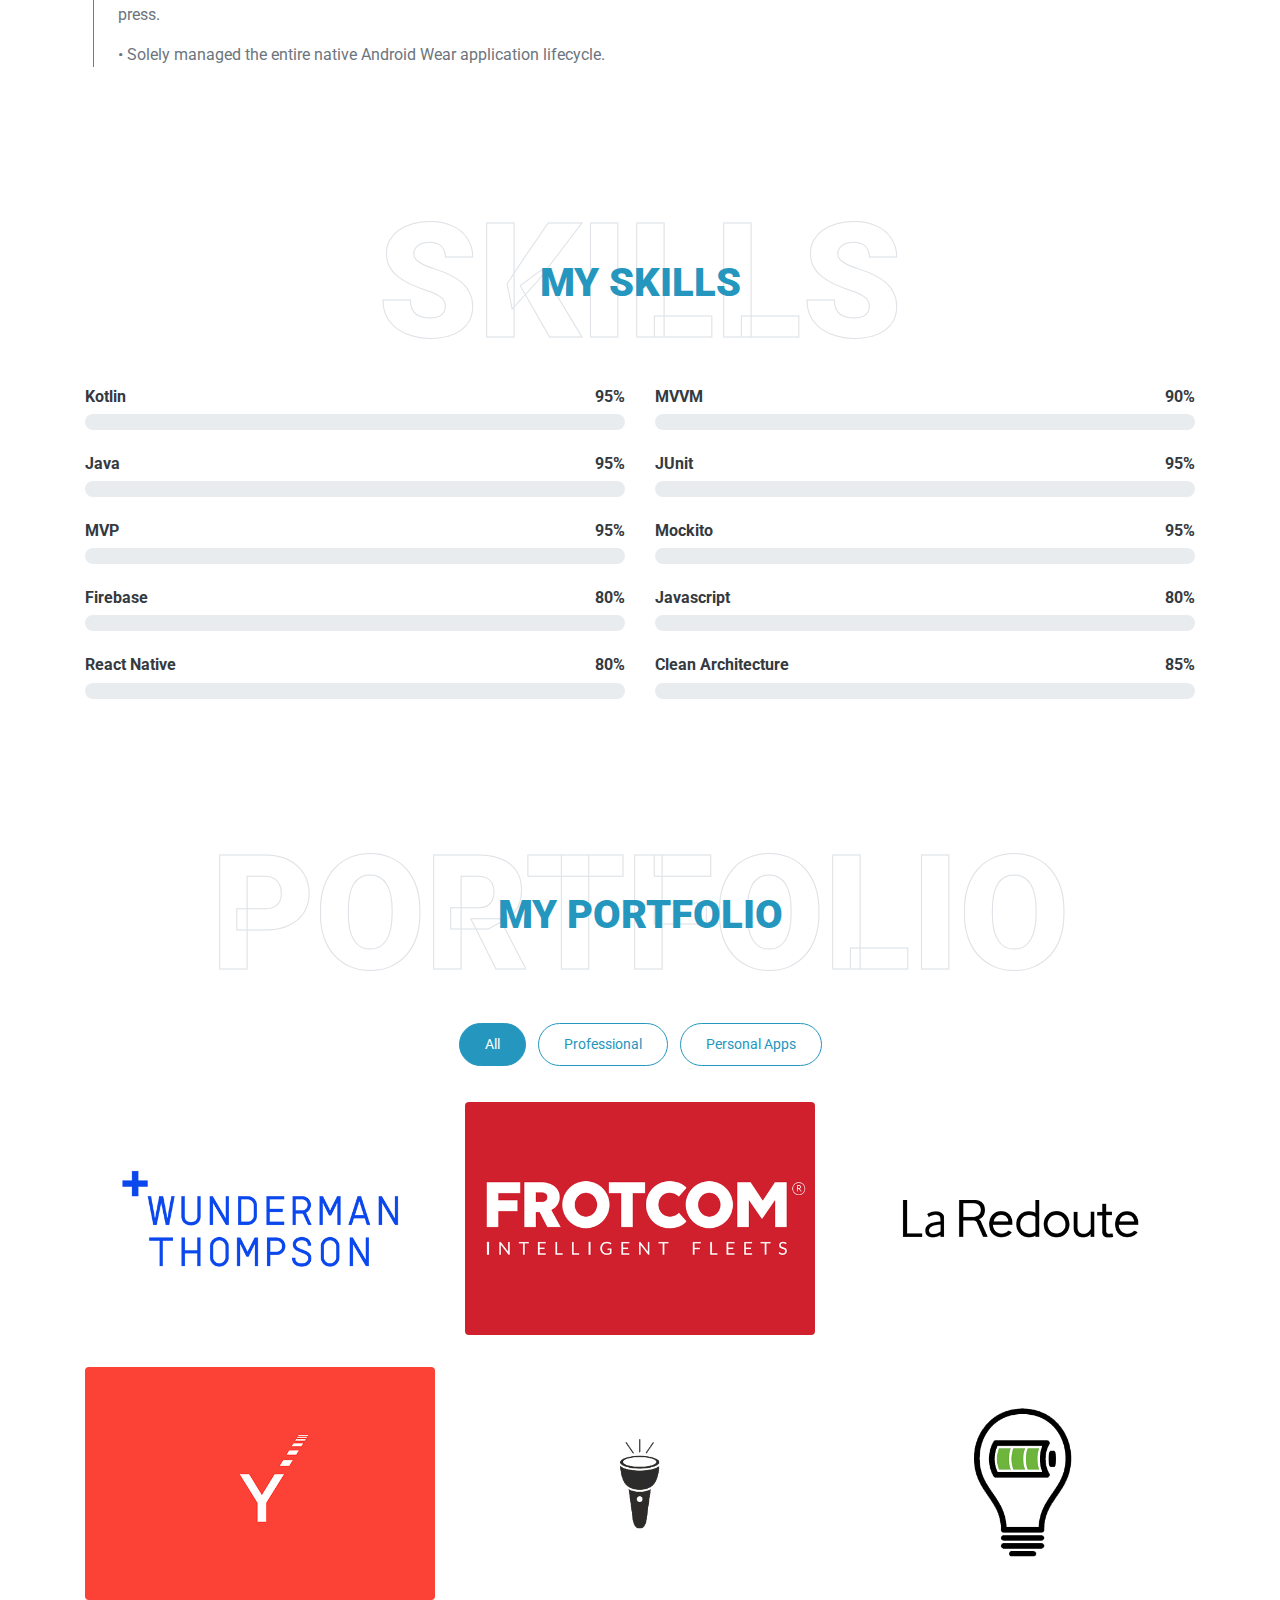
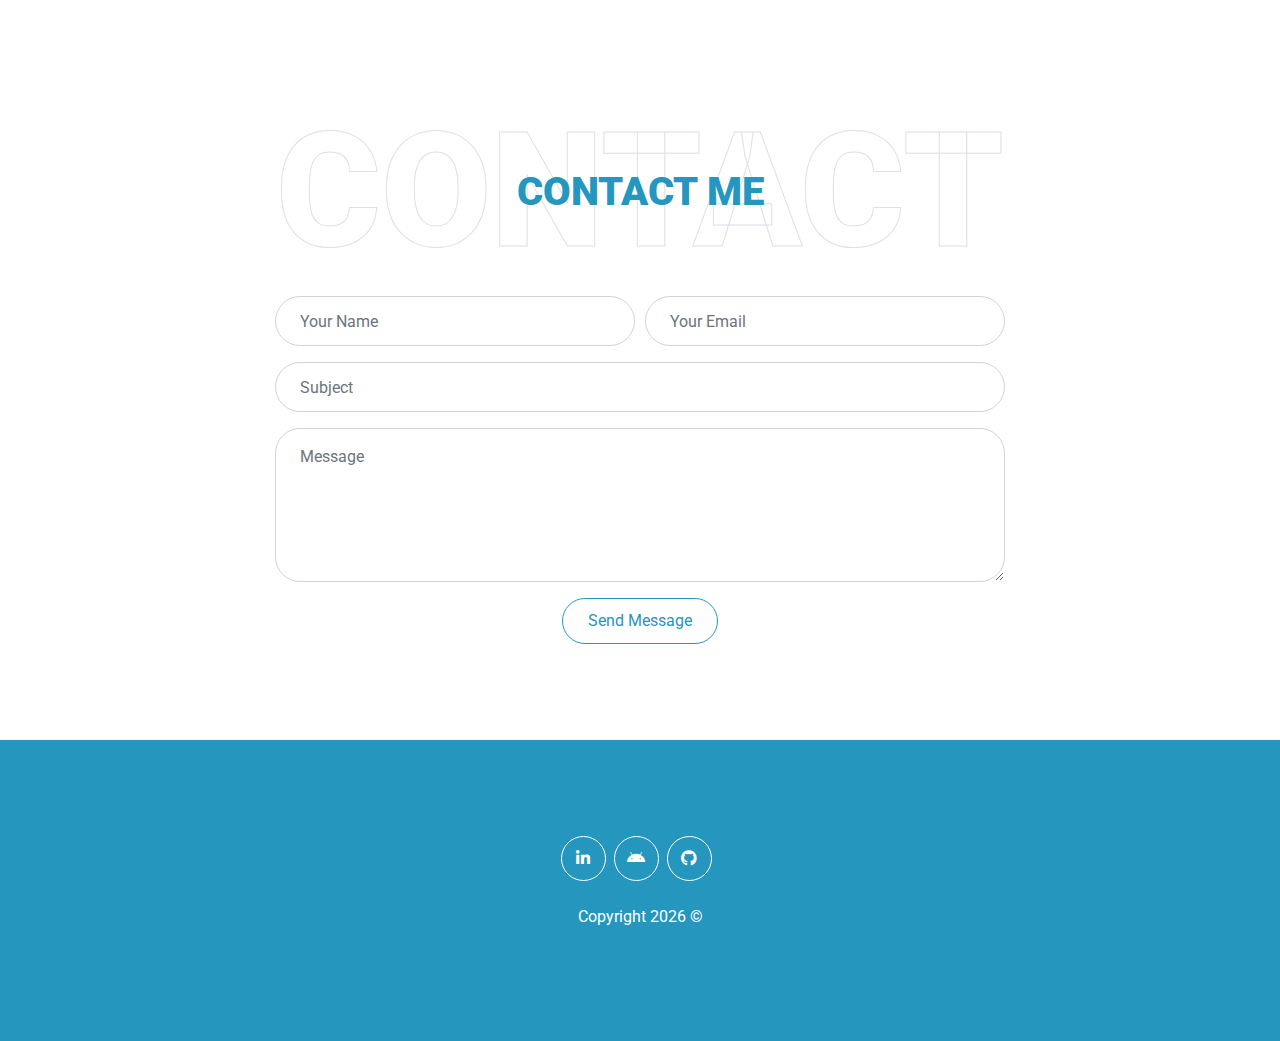
==== commit 6af45e3a: "Add proper contact form" ====
--- a/index.html
+++ b/index.html
@@ -66,6 +66,7 @@
           <a href="#qualification" class="nav-item nav-link">Experience</a>
           <a href="#skill" class="nav-item nav-link">Skill</a>
           <a href="#portfolio" class="nav-item nav-link">Portfolio</a>
+          <a href="#contact" class="nav-item nav-link">Contact</a>
         </div>
         <a
           target="_blank"
@@ -1282,6 +1283,99 @@
       </div>
     </div>
     <!-- Portfolio End -->
+
+    <!-- Contact Start -->
+    <div class="container-fluid py-5" id="contact">
+      <div class="container">
+        <div
+          class="position-relative d-flex align-items-center justify-content-center"
+        >
+          <h1
+            class="display-1 text-uppercase text-white"
+            style="-webkit-text-stroke: 1px #dee2e6"
+          >
+            Contact
+          </h1>
+          <h1 class="position-absolute text-uppercase text-primary">
+            Contact Me
+          </h1>
+        </div>
+        <div class="row justify-content-center">
+          <div class="col-lg-8">
+            <div class="contact-form text-center">
+              <div id="success"></div>
+              <form
+                name="sentMessage"
+                id="contactForm"
+                action="https://formspree.io/f/mzbqaaya"
+                method="POST"
+              >
+                <div class="form-row">
+                  <div class="control-group col-sm-6">
+                    <input
+                      type="text"
+                      class="form-control p-4"
+                      id="name"
+                      name="name"
+                      placeholder="Your Name"
+                      required="required"
+                      data-validation-required-message="Please enter your name"
+                    />
+                    <p class="help-block text-danger"></p>
+                  </div>
+                  <div class="control-group col-sm-6">
+                    <input
+                      type="email"
+                      class="form-control p-4"
+                      id="email"
+                      name="email"
+                      placeholder="Your Email"
+                      required="required"
+                      data-validation-required-message="Please enter your email"
+                    />
+                    <p class="help-block text-danger"></p>
+                  </div>
+                </div>
+                <div class="control-group">
+                  <input
+                    type="text"
+                    class="form-control p-4"
+                    id="subject"
+                    name="subject"
+                    placeholder="Subject"
+                    required="required"
+                    data-validation-required-message="Please enter a subject"
+                  />
+                  <p class="help-block text-danger"></p>
+                </div>
+                <div class="control-group">
+                  <textarea
+                    class="form-control py-3 px-4"
+                    rows="5"
+                    id="message"
+                    name="message"
+                    placeholder="Message"
+                    required="required"
+                    data-validation-required-message="Please enter your message"
+                  ></textarea>
+                  <p class="help-block text-danger"></p>
+                </div>
+                <div>
+                  <button
+                    class="btn btn-outline-primary"
+                    type="submit"
+                    id="sendMessageButton"
+                  >
+                    Send Message
+                  </button>
+                </div>
+              </form>
+            </div>
+          </div>
+        </div>
+      </div>
+    </div>
+    <!-- Contact End -->
 
     <!-- Footer Start -->
     <div
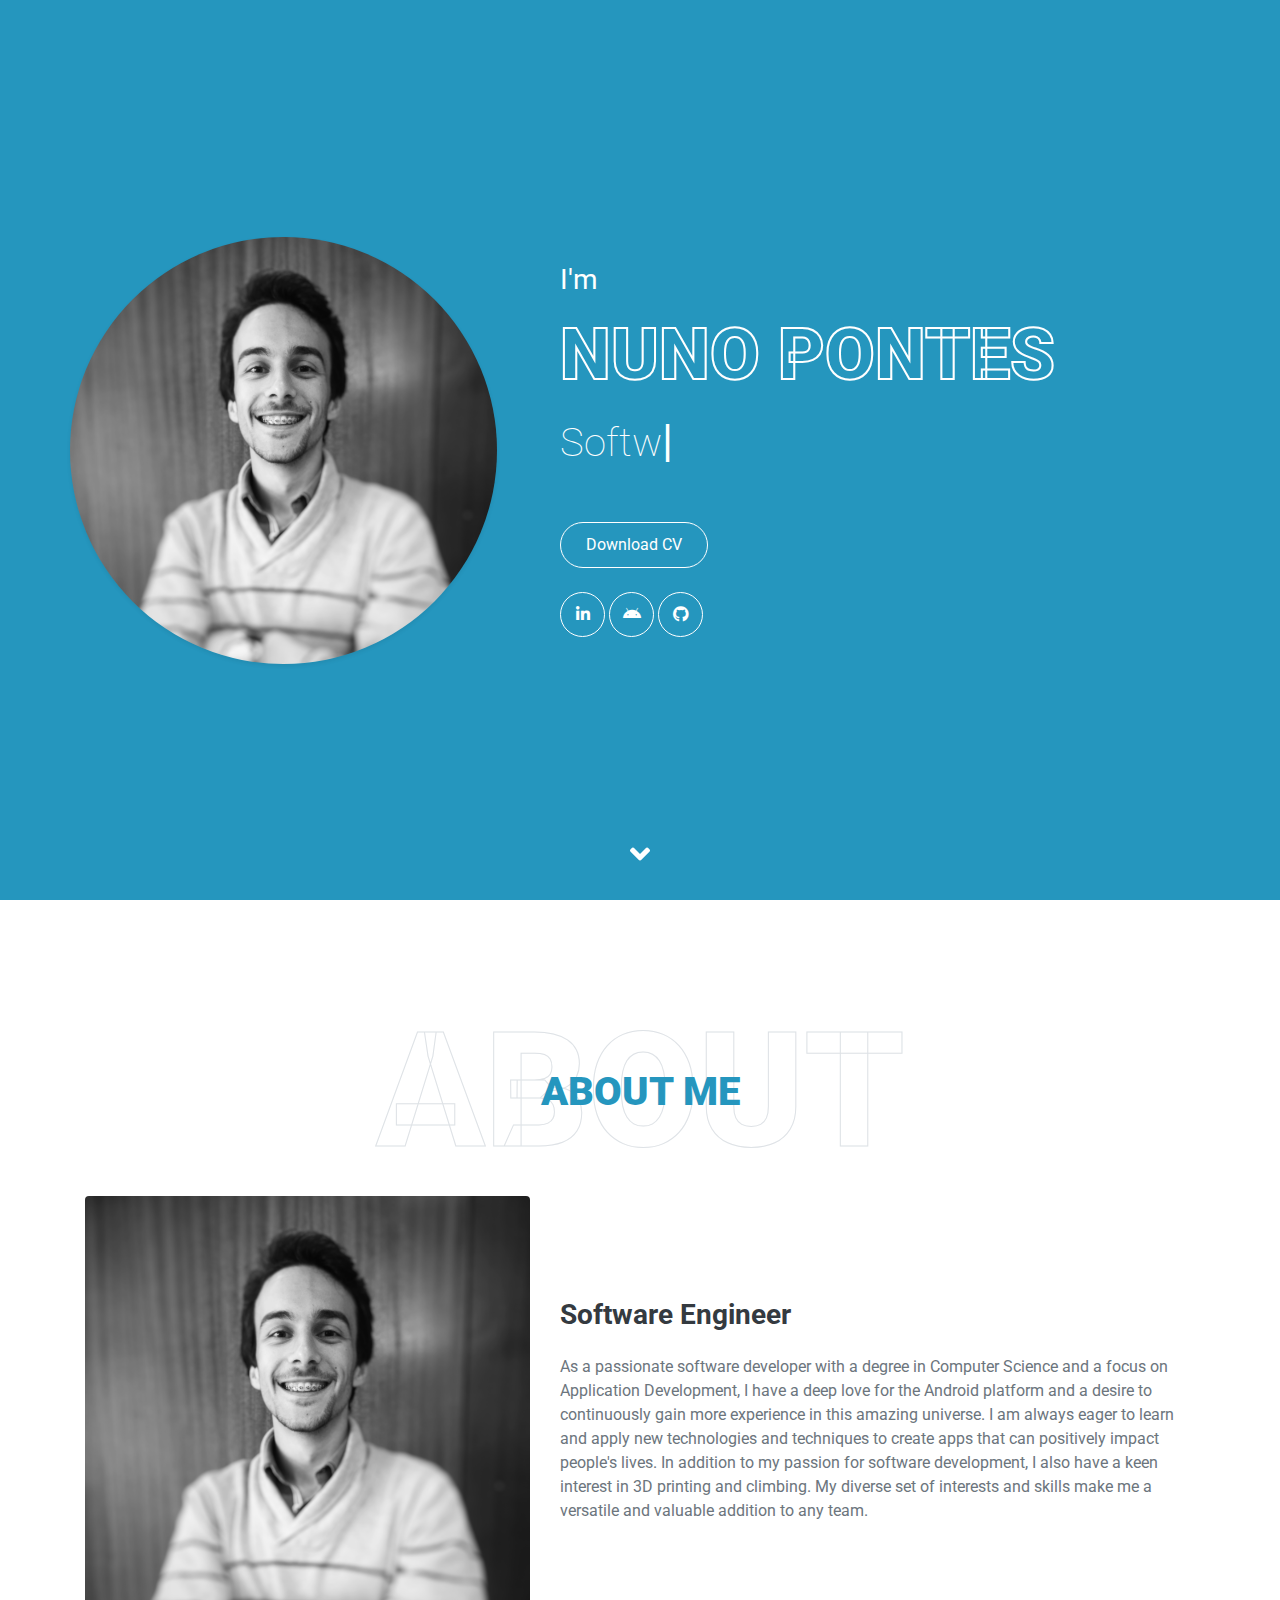
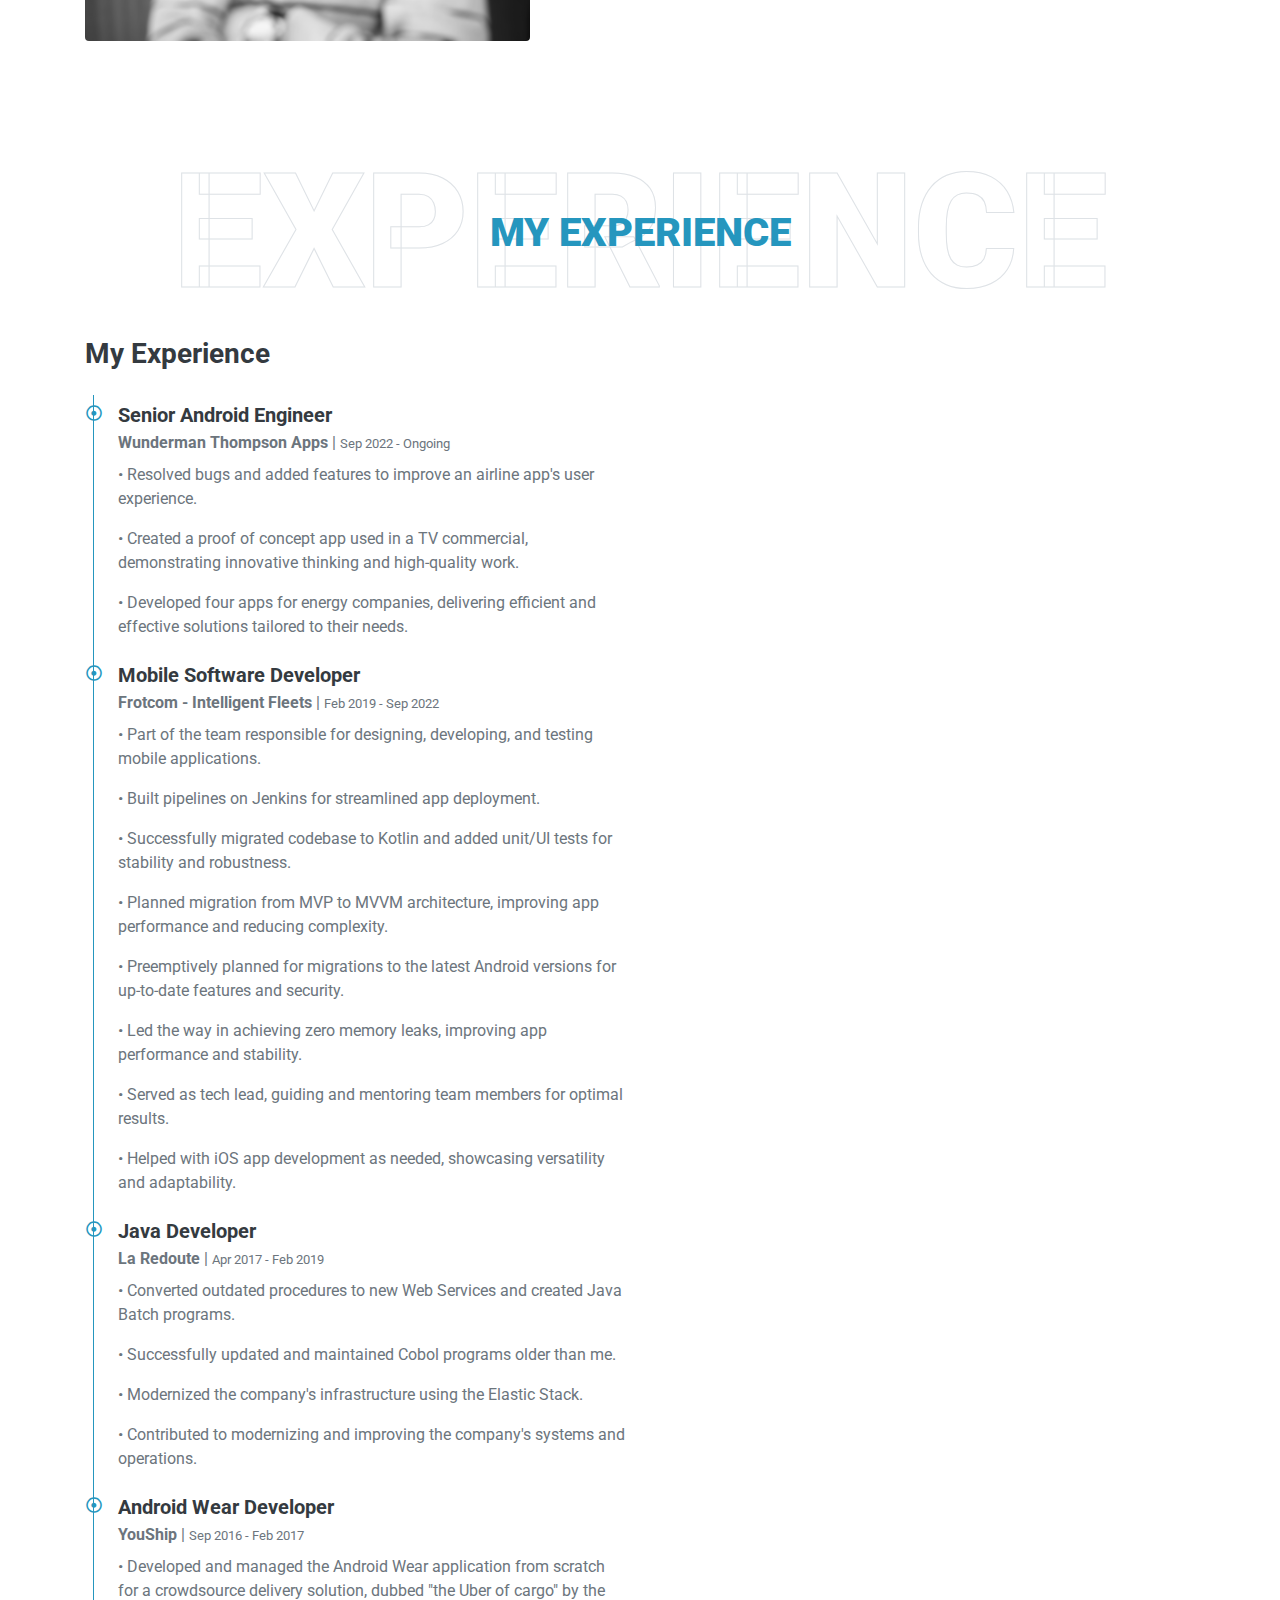
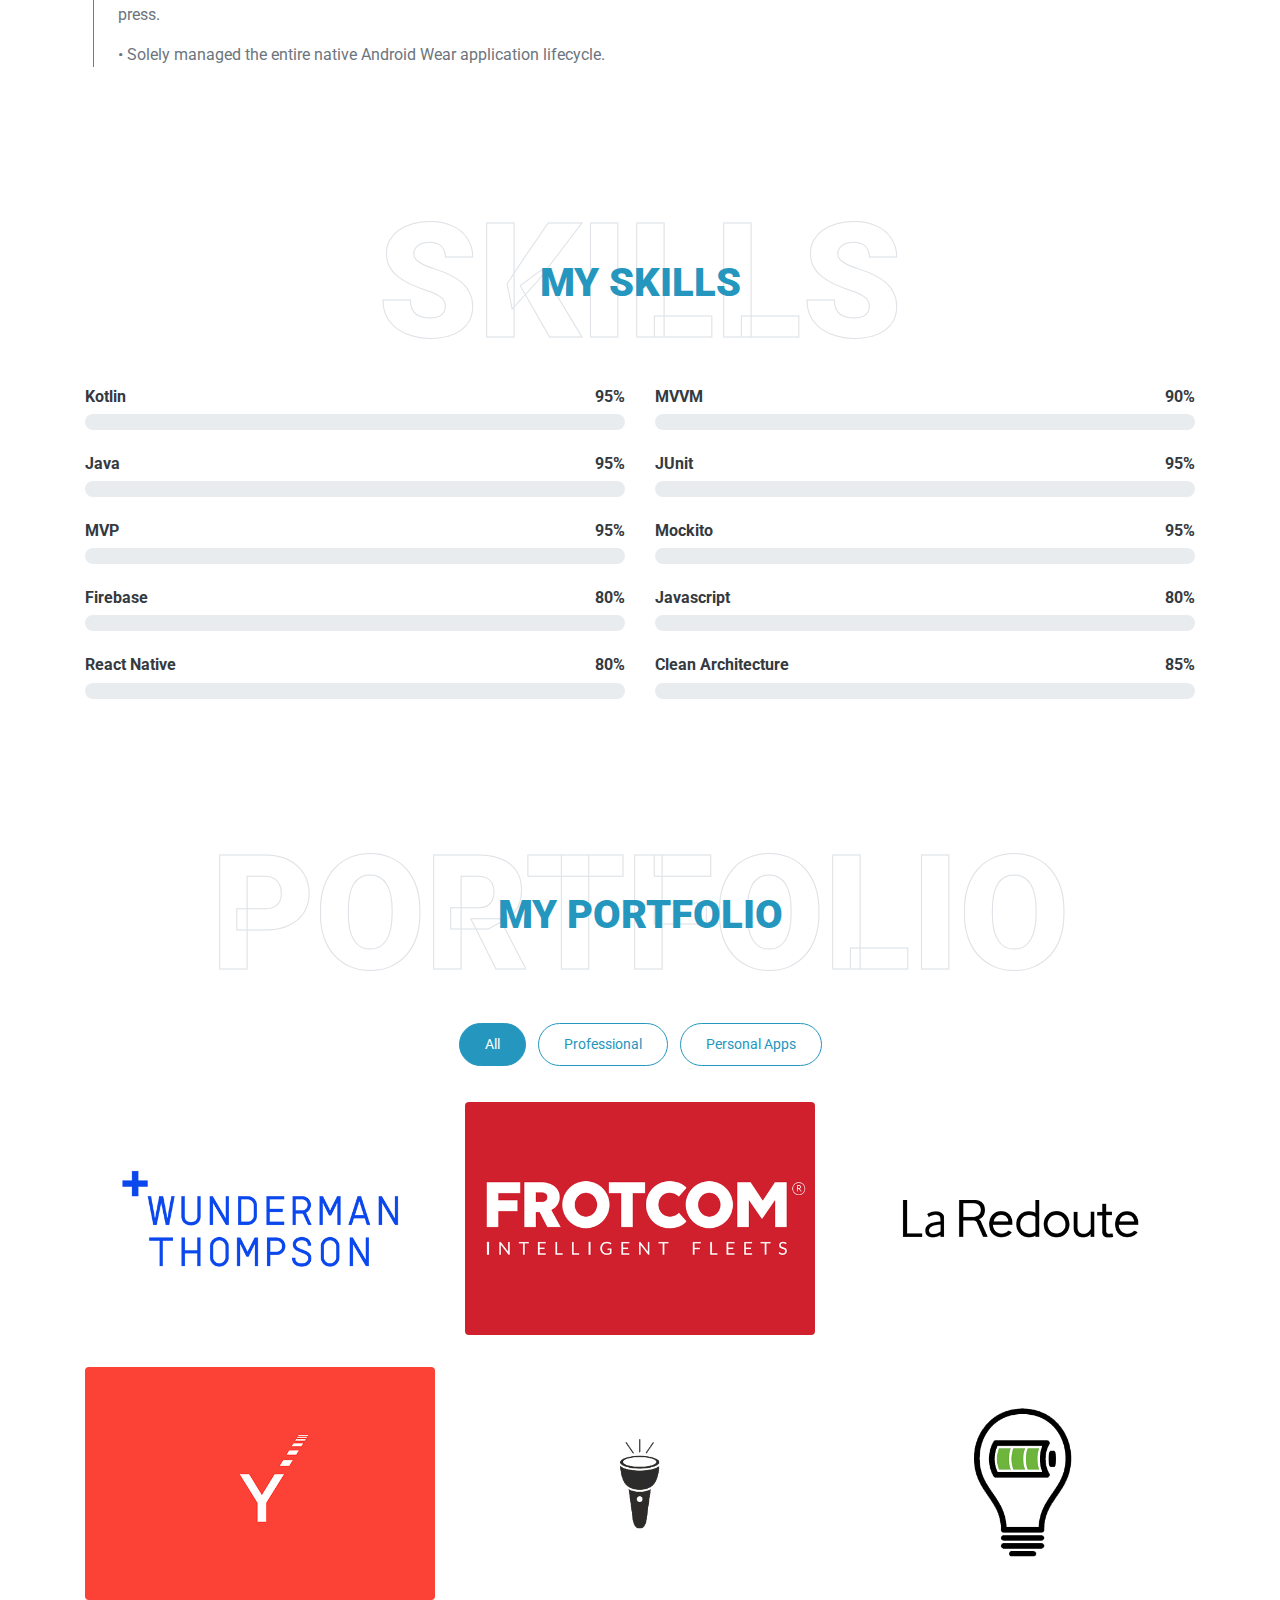
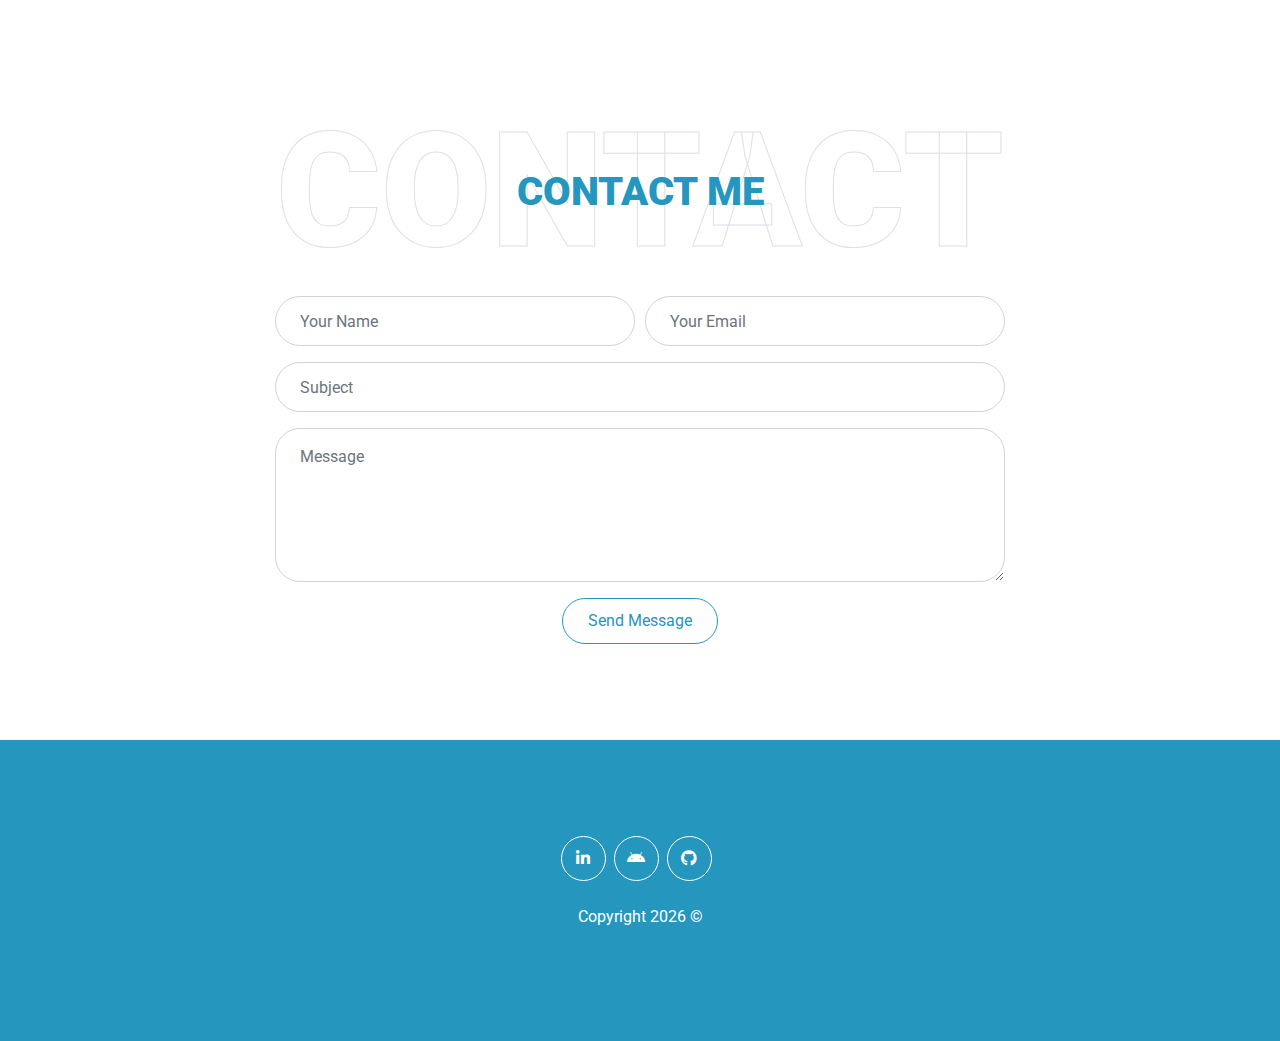
==== commit e108a7a7: "Fix typo" ====
--- a/index.html
+++ b/index.html
@@ -199,15 +199,15 @@
             class="display-1 text-uppercase text-white"
             style="-webkit-text-stroke: 1px #dee2e6"
           >
-            Expericence
+            Experience
           </h1>
           <h1 class="position-absolute text-uppercase text-primary">
-            My Expericence
+            My Experience
           </h1>
         </div>
         <div class="row align-items-center">
           <div class="col-lg-6">
-            <h3 class="mb-4">My Expericence</h3>
+            <h3 class="mb-4">My Experience</h3>
             <div class="border-left border-primary pt-2 pl-4 ml-2">
               <div class="position-relative mb-4">
                 <i
@@ -1048,11 +1048,13 @@
                     </div>
                     <div class="swiper-slide">
                       <video
+                        poster="./assets/img/youship/portfolio-3.png"
+                        preload="metadata"
                         controls
                         autoplay
                         muted
                         loop
-                        src="./assets/video/youship.mp4"
+                        src="./assets/video/youship.mp4#t=0.1"
                         type="video/mp4"
                       ></video>
                     </div>
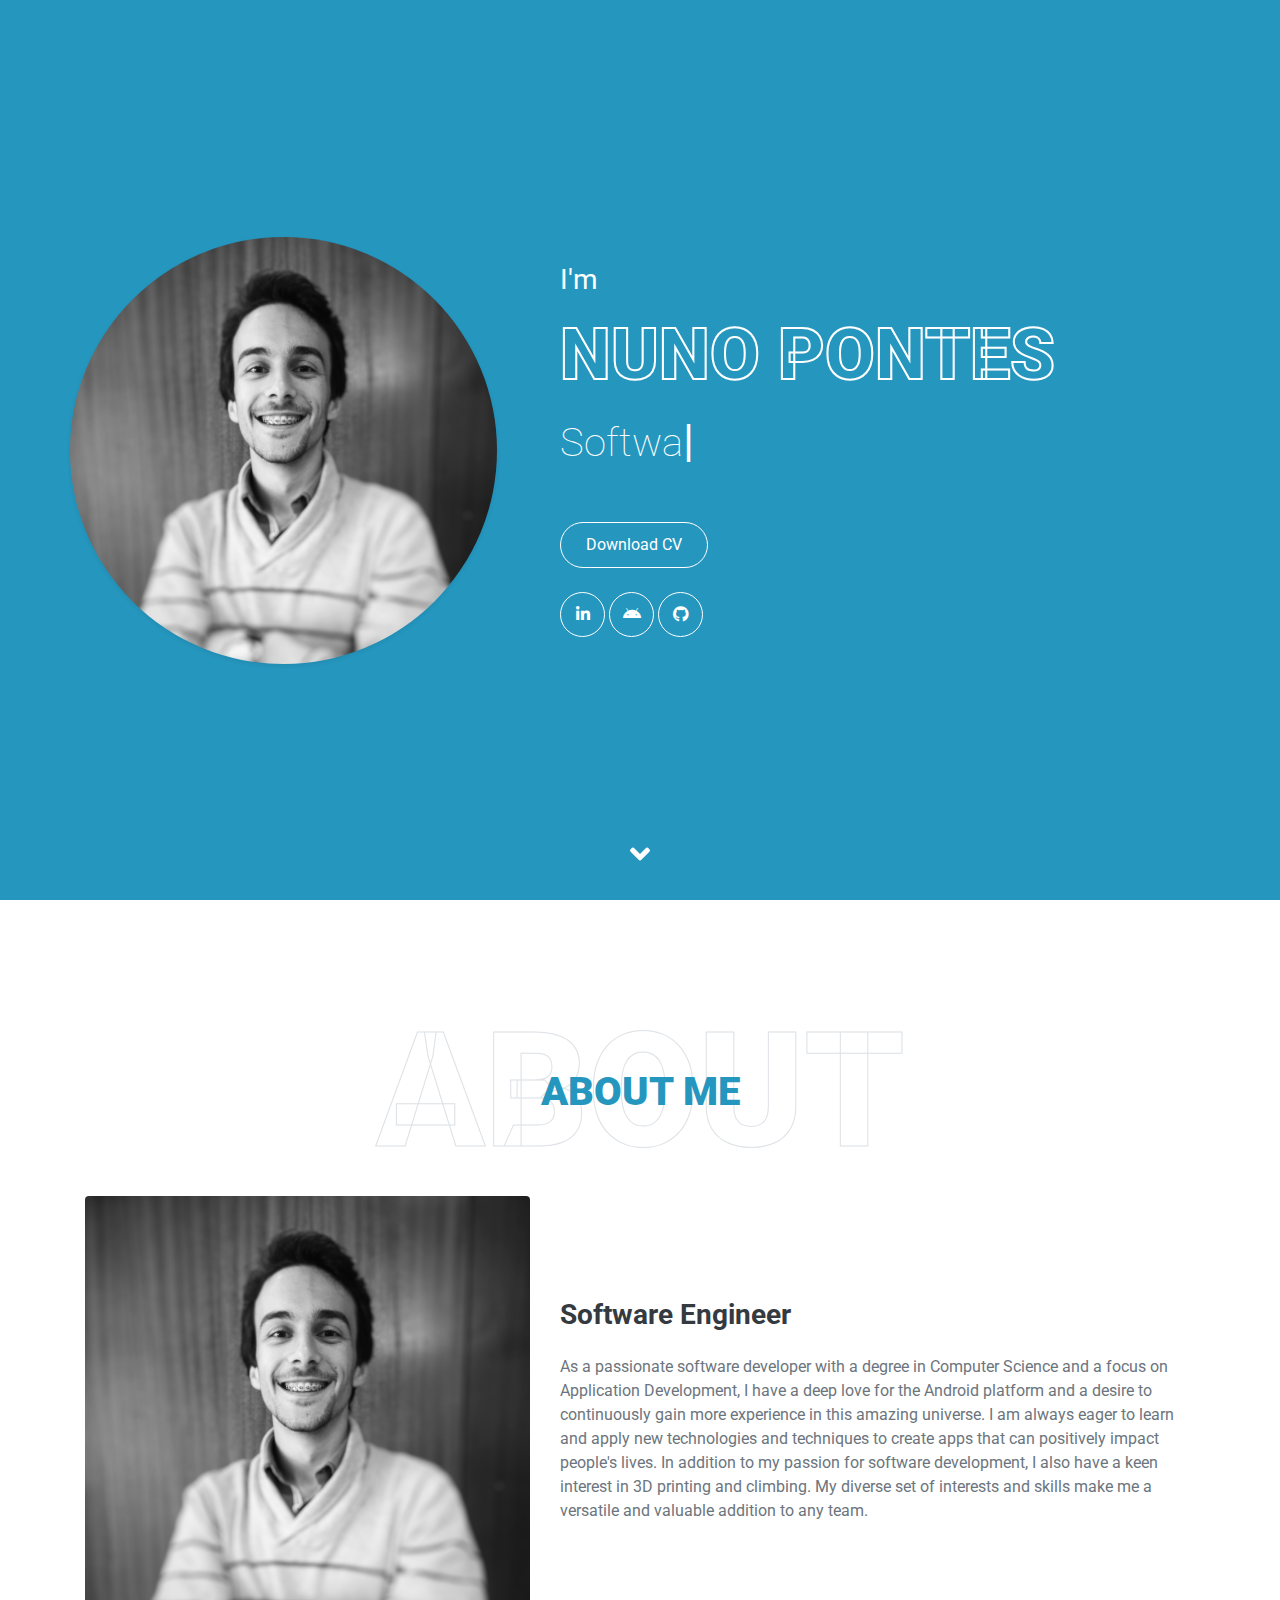
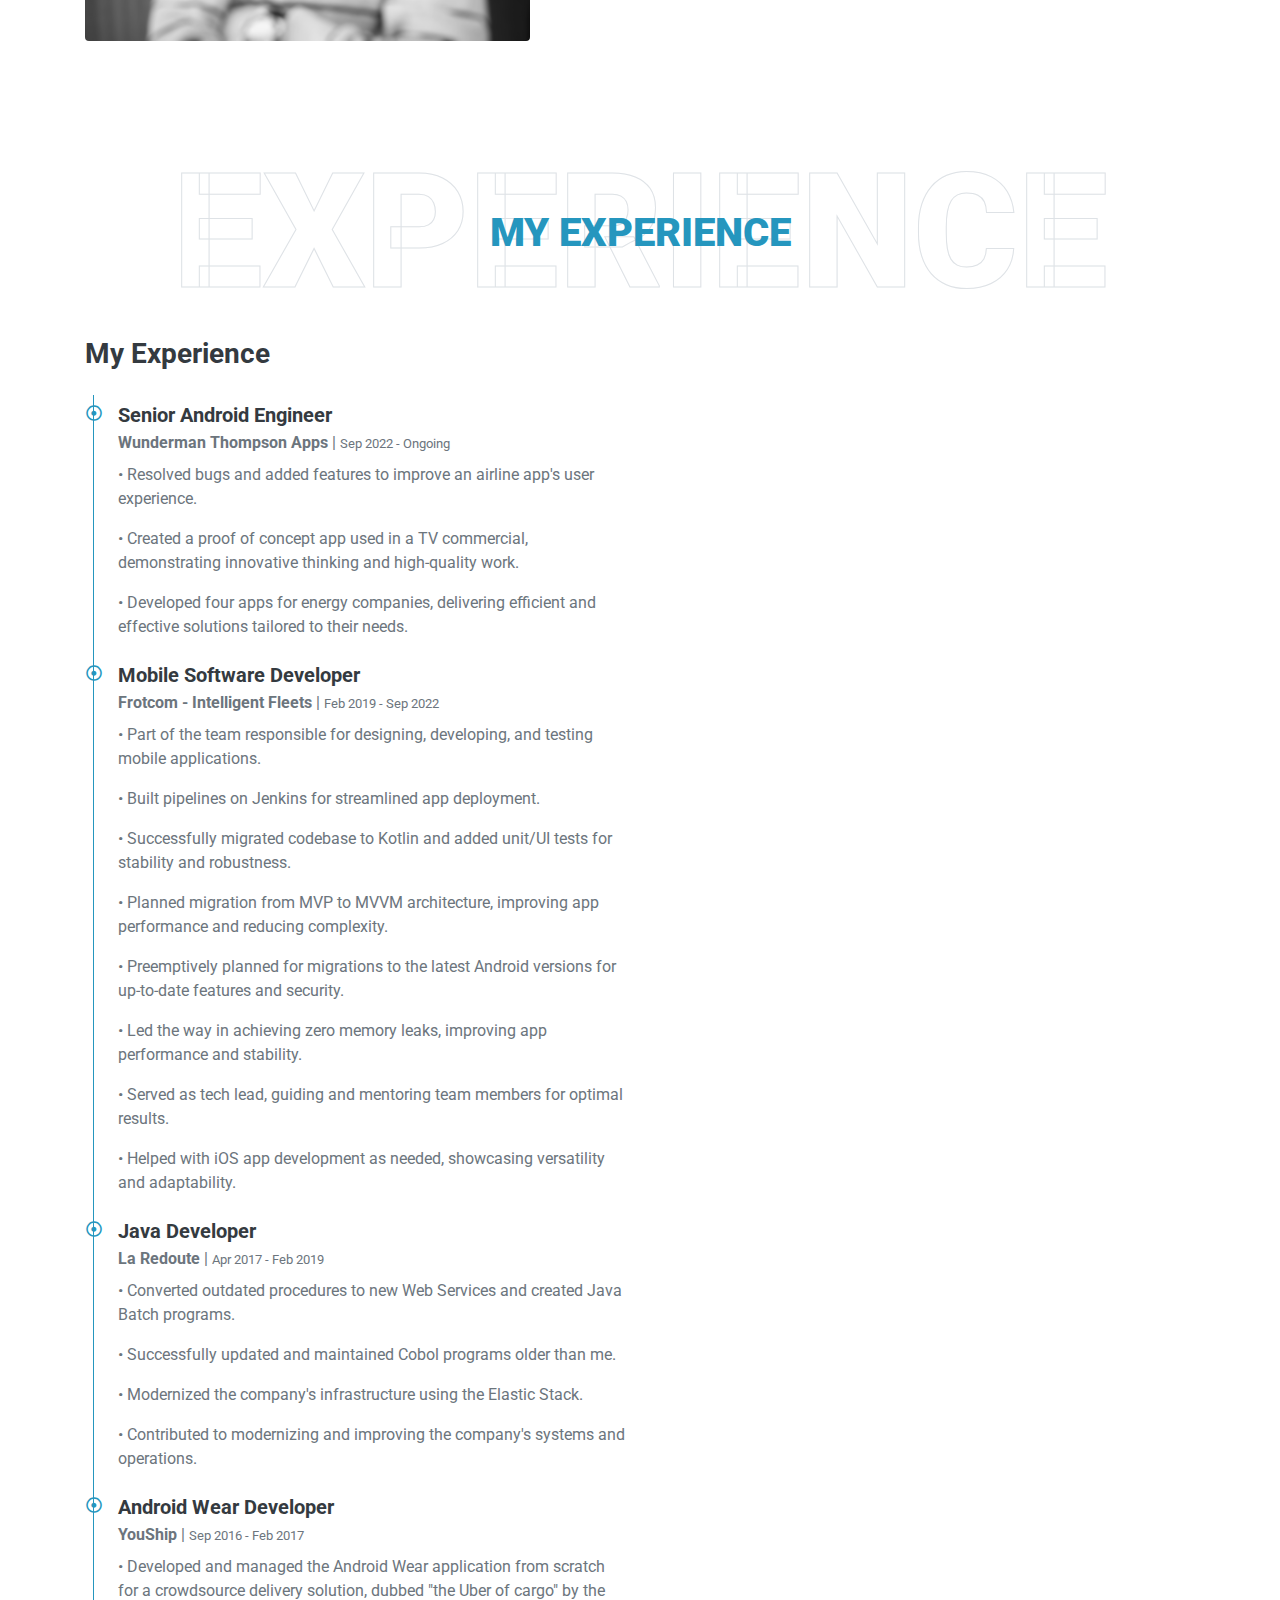
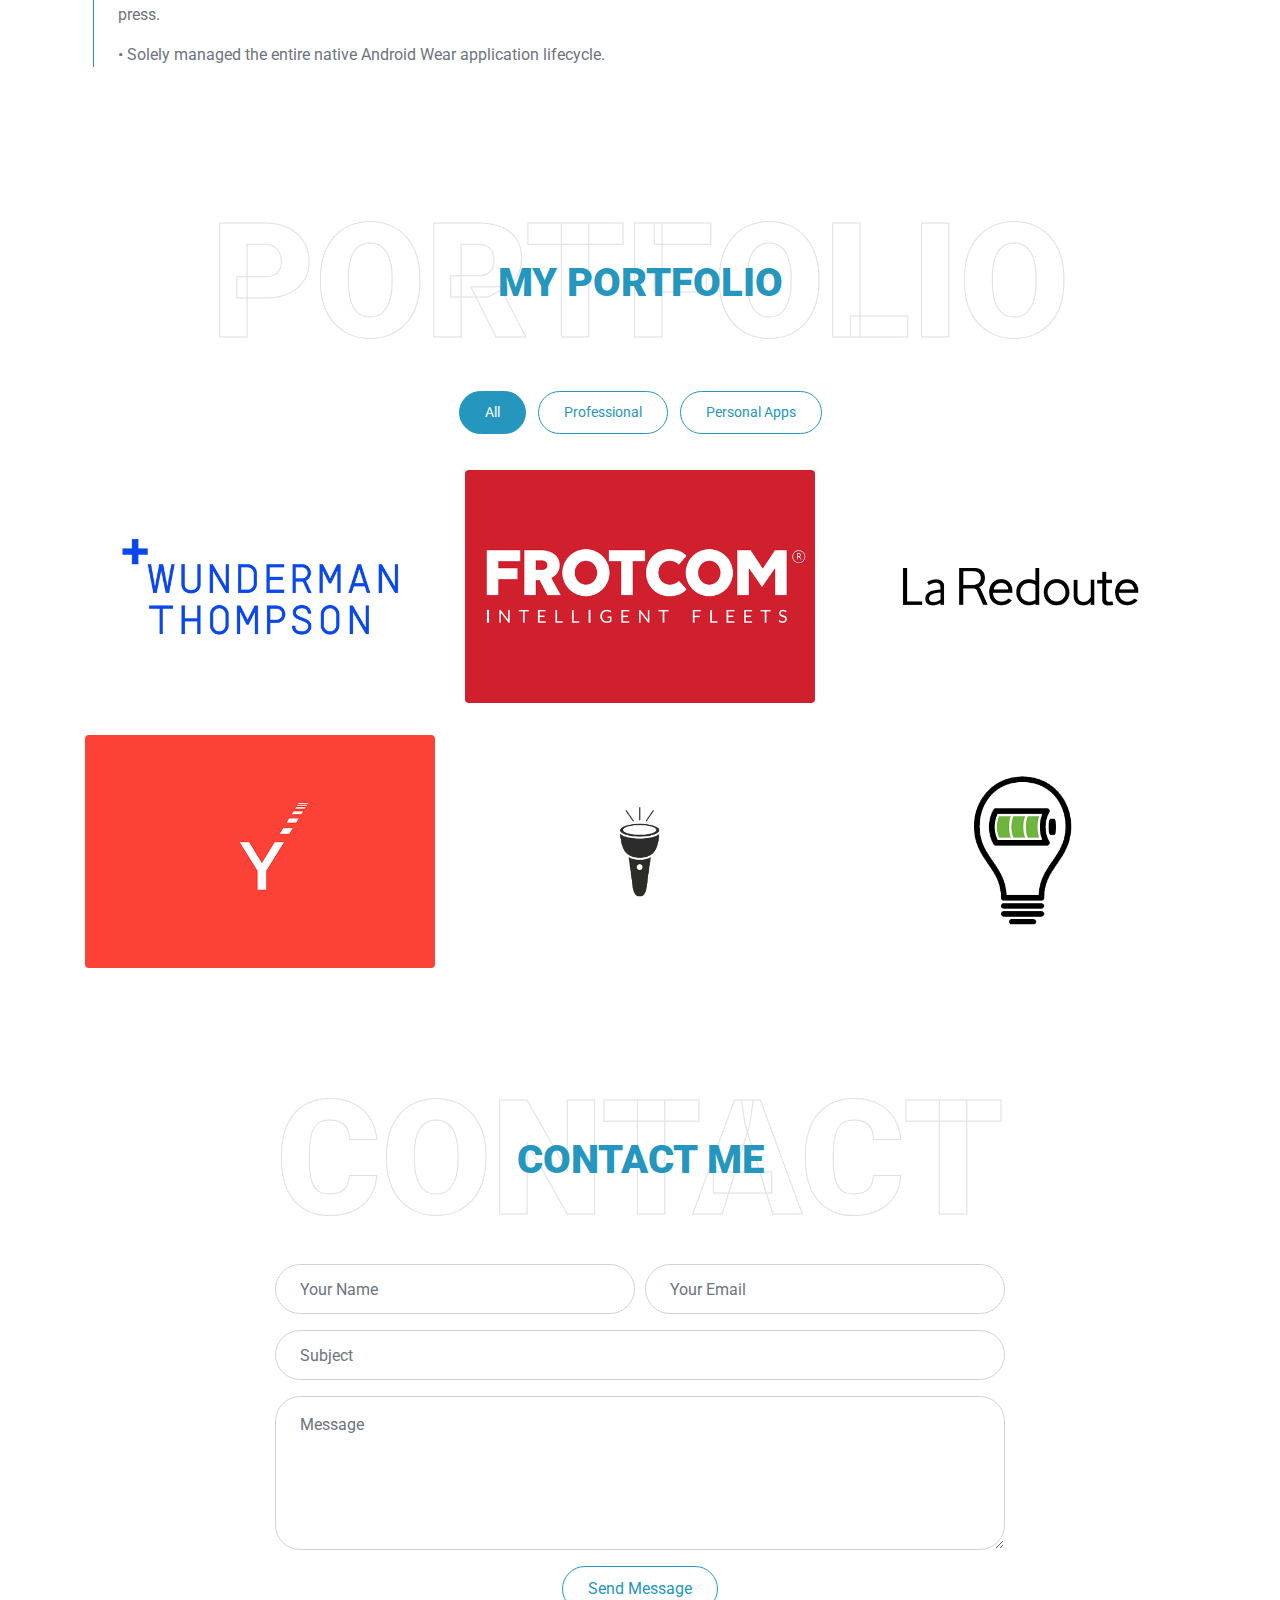
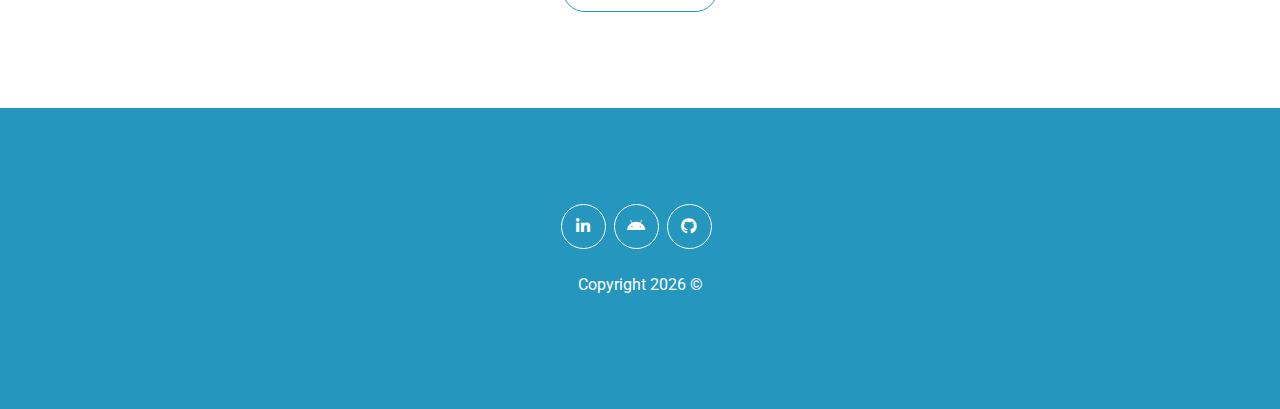
==== commit 2a73d896: "Remove skills percentage" ====
--- a/index.html
+++ b/index.html
@@ -327,182 +327,6 @@
     </div>
     <!-- Qualification End -->
 
-    <!-- Skill Start -->
-    <div class="container-fluid py-5" id="skill">
-      <div class="container">
-        <div
-          class="position-relative d-flex align-items-center justify-content-center"
-        >
-          <h1
-            class="display-1 text-uppercase text-white"
-            style="-webkit-text-stroke: 1px #dee2e6"
-          >
-            Skills
-          </h1>
-          <h1 class="position-absolute text-uppercase text-primary">
-            My Skills
-          </h1>
-        </div>
-        <div class="row align-items-center">
-          <div class="col-md-6">
-            <div class="skill mb-4">
-              <div class="d-flex justify-content-between">
-                <h6 class="font-weight-bold">Kotlin</h6>
-                <h6 class="font-weight-bold">95%</h6>
-              </div>
-              <div class="progress">
-                <div
-                  class="progress-bar bg-primary"
-                  role="progressbar"
-                  aria-valuenow="95"
-                  aria-valuemin="0"
-                  aria-valuemax="100"
-                ></div>
-              </div>
-            </div>
-            <div class="skill mb-4">
-              <div class="d-flex justify-content-between">
-                <h6 class="font-weight-bold">Java</h6>
-                <h6 class="font-weight-bold">95%</h6>
-              </div>
-              <div class="progress">
-                <div
-                  class="progress-bar bg-warning"
-                  role="progressbar"
-                  aria-valuenow="95"
-                  aria-valuemin="0"
-                  aria-valuemax="100"
-                ></div>
-              </div>
-            </div>
-            <div class="skill mb-4">
-              <div class="d-flex justify-content-between">
-                <h6 class="font-weight-bold">MVP</h6>
-                <h6 class="font-weight-bold">95%</h6>
-              </div>
-              <div class="progress">
-                <div
-                  class="progress-bar bg-danger"
-                  role="progressbar"
-                  aria-valuenow="95"
-                  aria-valuemin="0"
-                  aria-valuemax="100"
-                ></div>
-              </div>
-            </div>
-            <div class="skill mb-4">
-              <div class="d-flex justify-content-between">
-                <h6 class="font-weight-bold">Firebase</h6>
-                <h6 class="font-weight-bold">80%</h6>
-              </div>
-              <div class="progress">
-                <div
-                  class="progress-bar bg-secondary"
-                  role="progressbar"
-                  aria-valuenow="80"
-                  aria-valuemin="0"
-                  aria-valuemax="100"
-                ></div>
-              </div>
-            </div>
-            <div class="skill mb-4">
-              <div class="d-flex justify-content-between">
-                <h6 class="font-weight-bold">React Native</h6>
-                <h6 class="font-weight-bold">80%</h6>
-              </div>
-              <div class="progress">
-                <div
-                  class="progress-bar bg-dark"
-                  role="progressbar"
-                  aria-valuenow="80"
-                  aria-valuemin="0"
-                  aria-valuemax="100"
-                ></div>
-              </div>
-            </div>
-          </div>
-          <div class="col-md-6">
-            <div class="skill mb-4">
-              <div class="d-flex justify-content-between">
-                <h6 class="font-weight-bold">MVVM</h6>
-                <h6 class="font-weight-bold">90%</h6>
-              </div>
-              <div class="progress">
-                <div
-                  class="progress-bar bg-danger"
-                  role="progressbar"
-                  aria-valuenow="90"
-                  aria-valuemin="0"
-                  aria-valuemax="100"
-                ></div>
-              </div>
-            </div>
-            <div class="skill mb-4">
-              <div class="d-flex justify-content-between">
-                <h6 class="font-weight-bold">JUnit</h6>
-                <h6 class="font-weight-bold">95%</h6>
-              </div>
-              <div class="progress">
-                <div
-                  class="progress-bar bg-dark"
-                  role="progressbar"
-                  aria-valuenow="95"
-                  aria-valuemin="0"
-                  aria-valuemax="100"
-                ></div>
-              </div>
-            </div>
-            <div class="skill mb-4">
-              <div class="d-flex justify-content-between">
-                <h6 class="font-weight-bold">Mockito</h6>
-                <h6 class="font-weight-bold">95%</h6>
-              </div>
-              <div class="progress">
-                <div
-                  class="progress-bar bg-info"
-                  role="progressbar"
-                  aria-valuenow="95"
-                  aria-valuemin="0"
-                  aria-valuemax="100"
-                ></div>
-              </div>
-            </div>
-            <div class="skill mb-4">
-              <div class="d-flex justify-content-between">
-                <h6 class="font-weight-bold">Javascript</h6>
-                <h6 class="font-weight-bold">80%</h6>
-              </div>
-              <div class="progress">
-                <div
-                  class="progress-bar bg-warning"
-                  role="progressbar"
-                  aria-valuenow="80"
-                  aria-valuemin="0"
-                  aria-valuemax="100"
-                ></div>
-              </div>
-            </div>
-            <div class="skill mb-4">
-              <div class="d-flex justify-content-between">
-                <h6 class="font-weight-bold">Clean Architecture</h6>
-                <h6 class="font-weight-bold">85%</h6>
-              </div>
-              <div class="progress">
-                <div
-                  class="progress-bar bg-primary"
-                  role="progressbar"
-                  aria-valuenow="85"
-                  aria-valuemin="0"
-                  aria-valuemax="100"
-                ></div>
-              </div>
-            </div>
-          </div>
-        </div>
-      </div>
-    </div>
-    <!-- Skill End -->
-
     <!-- Portfolio Start -->
     <div class="container-fluid pt-5 pb-3" id="portfolio">
       <div class="container">
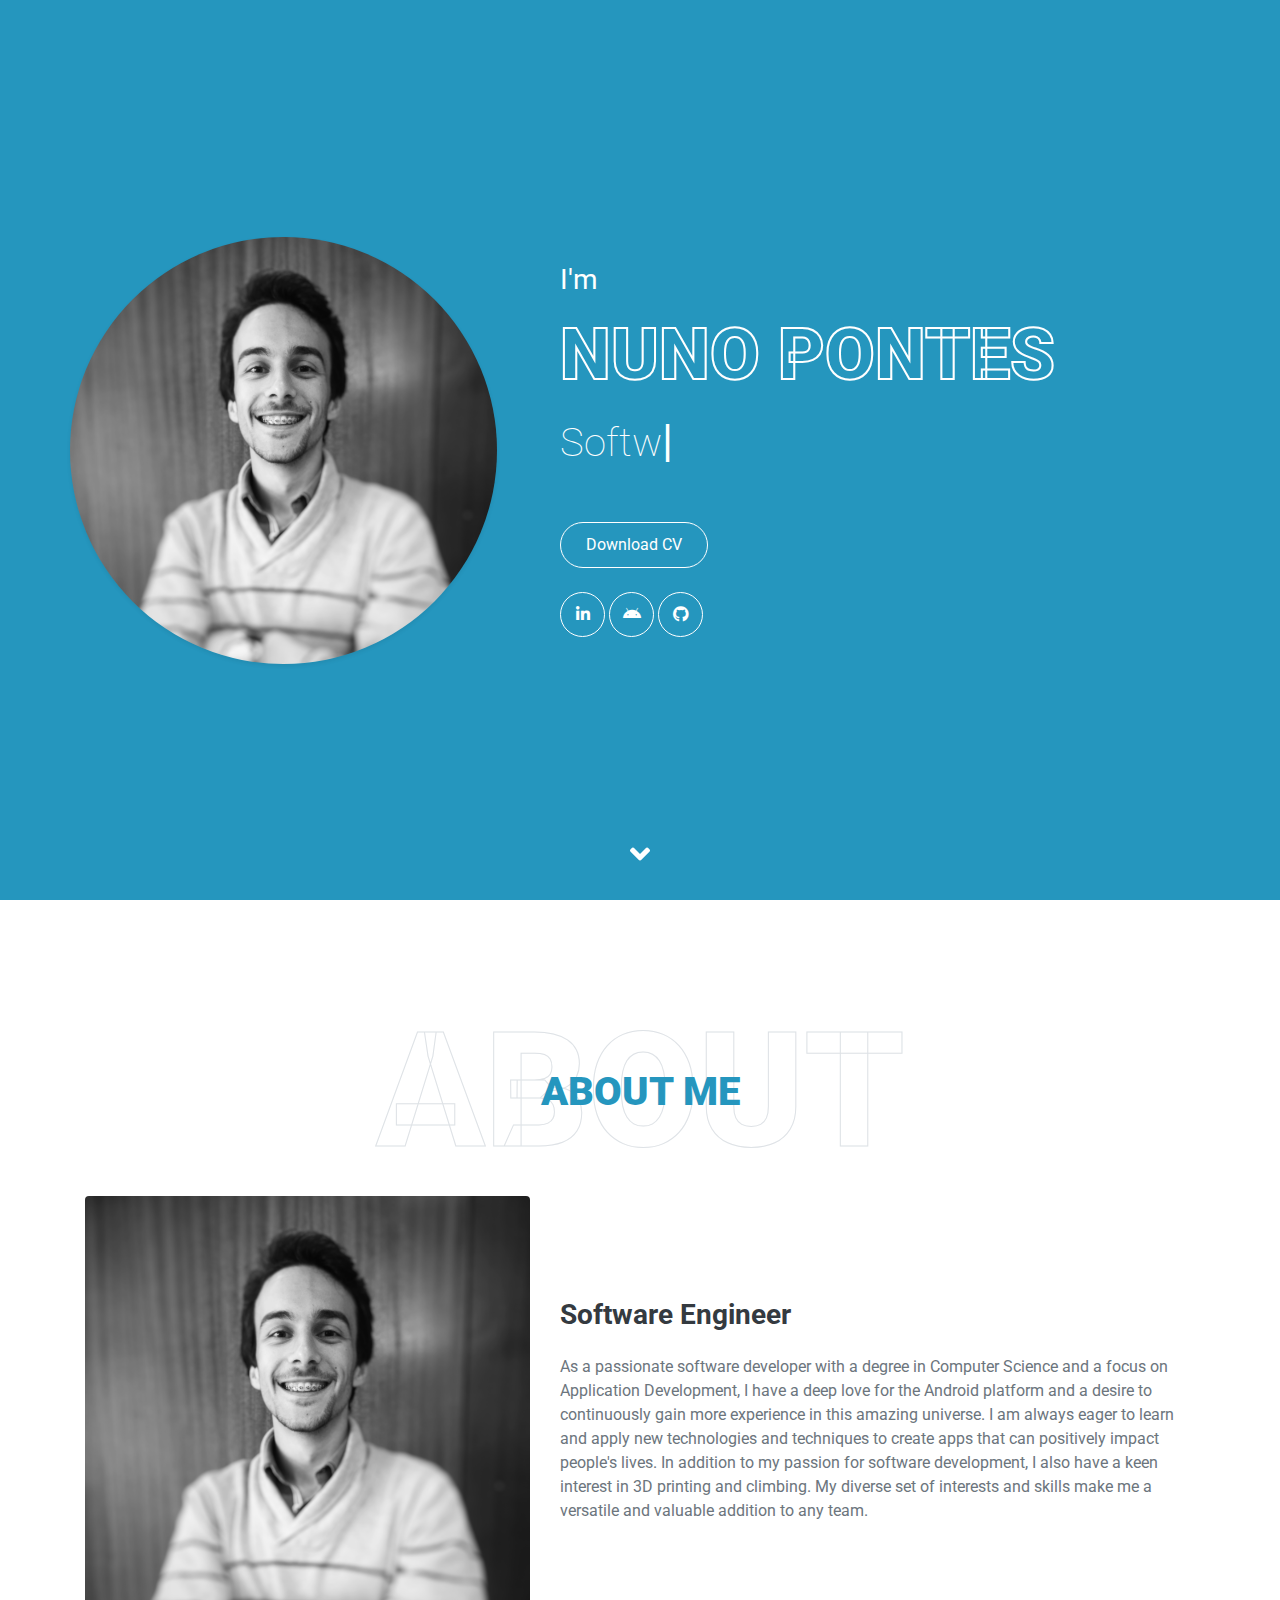
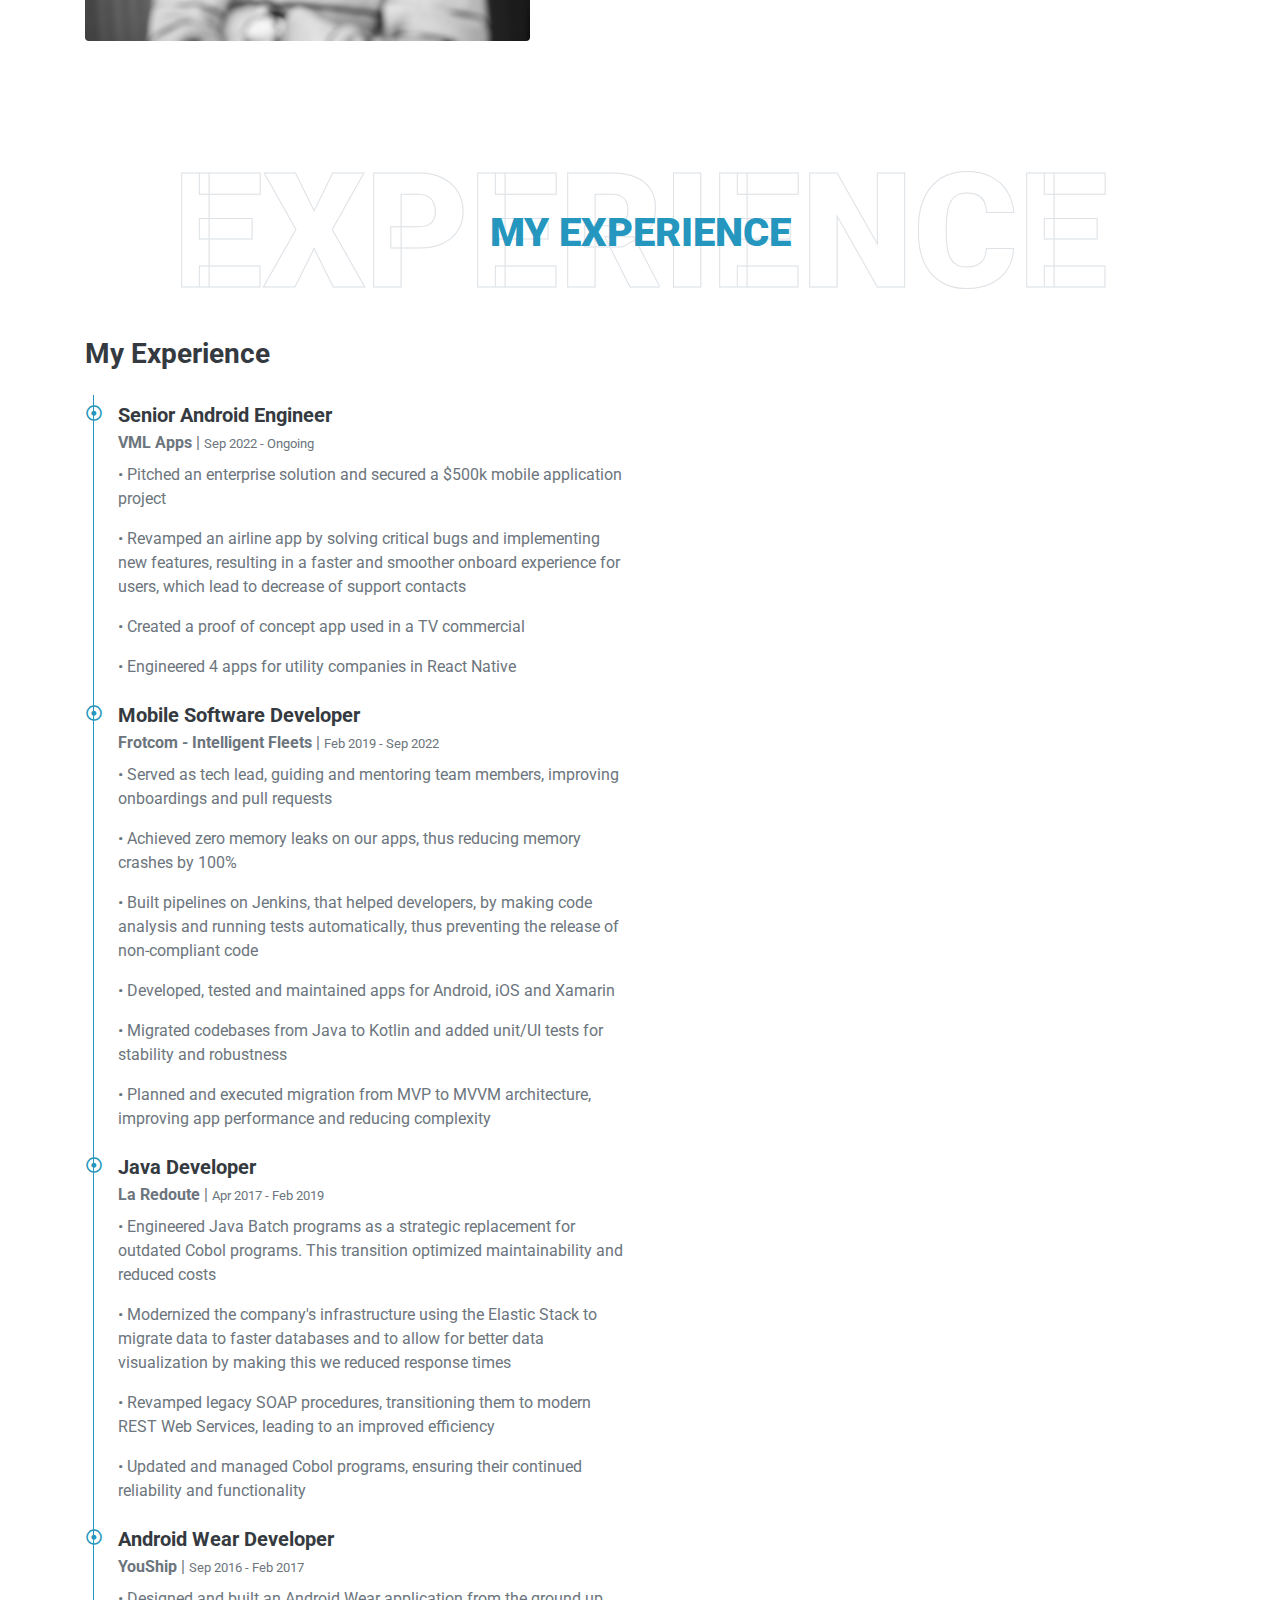
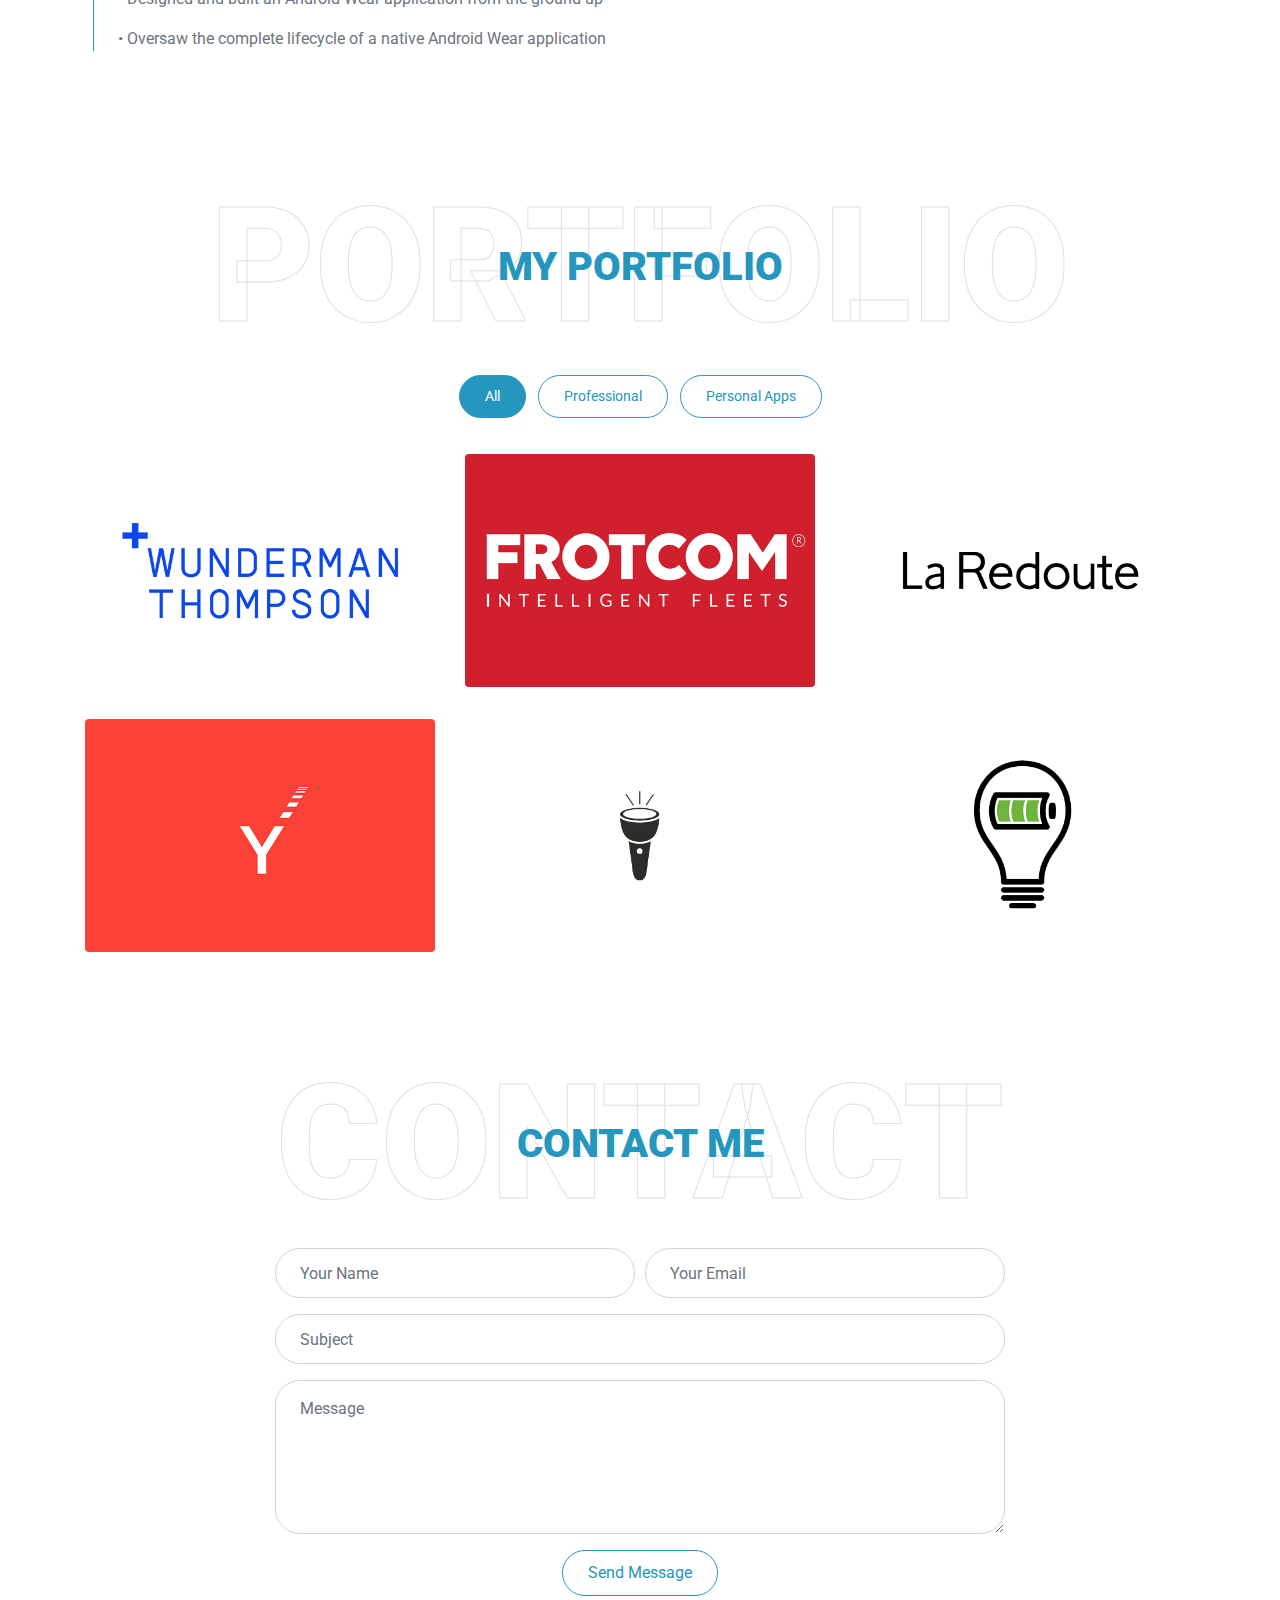
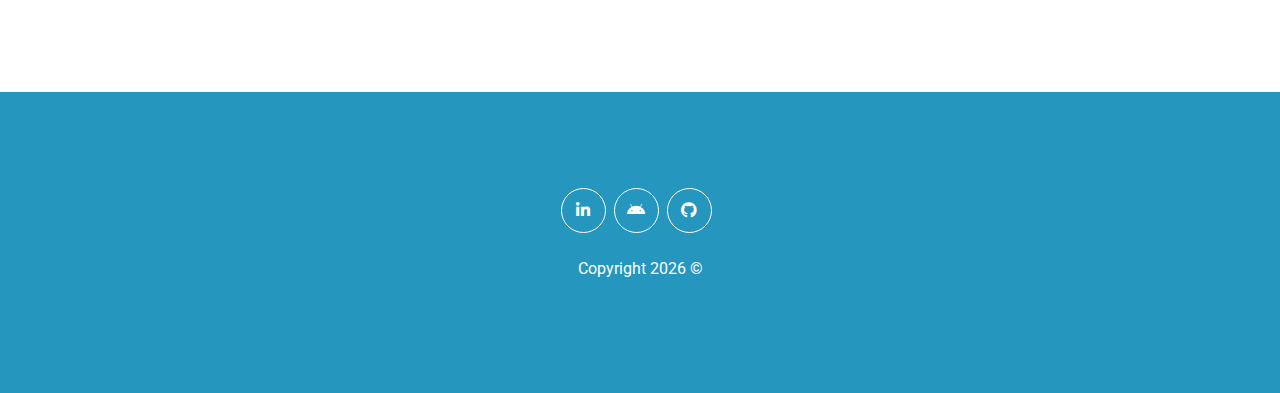
==== commit 7886f955: "Update index.html" ====
--- a/index.html
+++ b/index.html
@@ -216,21 +216,21 @@
                 ></i>
                 <h5 class="font-weight-bold mb-1">Senior Android Engineer</h5>
                 <p class="mb-2">
-                  <strong>Wunderman Thompson Apps</strong> |
+                  <strong>VML Apps</strong> |
                   <small>Sep 2022 - Ongoing</small>
                 </p>
                 <p>
-                  • Resolved bugs and added features to improve an airline app's
-                  user experience.
-                </p>
-                <p>
-                  • Created a proof of concept app used in a TV commercial,
-                  demonstrating innovative thinking and high-quality work.
-                </p>
-                <p>
-                  • Developed four apps for energy companies, delivering
-                  efficient and effective solutions tailored to their needs.
-                </p>
+                  • Pitched an enterprise solution and secured a $500k mobile
+                  application project
+                </p>
+                <p>
+                  • Revamped an airline app by solving critical bugs and
+                  implementing new features, resulting in a faster and smoother
+                  onboard experience for users, which lead to decrease of
+                  support contacts
+                </p>
+                <p>• Created a proof of concept app used in a TV commercial</p>
+                <p>• Engineered 4 apps for utility companies in React Native</p>
               </div>
               <div class="position-relative mb-4">
                 <i
@@ -243,35 +243,30 @@
                   <small>Feb 2019 - Sep 2022</small>
                 </p>
                 <p>
-                  • Part of the team responsible for designing, developing, and
-                  testing mobile applications.
-                </p>
-                <p>
-                  • Built pipelines on Jenkins for streamlined app deployment.
-                </p>
-                <p>
-                  • Successfully migrated codebase to Kotlin and added unit/UI
-                  tests for stability and robustness.
-                </p>
-                <p>
-                  • Planned migration from MVP to MVVM architecture, improving
-                  app performance and reducing complexity.
-                </p>
-                <p>
-                  • Preemptively planned for migrations to the latest Android
-                  versions for up-to-date features and security.
-                </p>
-                <p>
-                  • Led the way in achieving zero memory leaks, improving app
-                  performance and stability.
-                </p>
-                <p>
-                  • Served as tech lead, guiding and mentoring team members for
-                  optimal results.
-                </p>
-                <p>
-                  • Helped with iOS app development as needed, showcasing
-                  versatility and adaptability.
+                  • Served as tech lead, guiding and mentoring team members,
+                  improving onboardings and pull requests
+                </p>
+                <p>
+                  • Achieved zero memory leaks on our apps, thus reducing memory
+                  crashes by 100%
+                </p>
+                <p>
+                  • Built pipelines on Jenkins, that helped developers, by
+                  making code analysis and running tests automatically, thus
+                  preventing the release of non-compliant code
+                </p>
+                <p>
+                  • Developed, tested and maintained apps for Android, iOS and
+                  Xamarin
+                </p>
+                <p>
+                  • Migrated codebases from Java to Kotlin and added unit/UI
+                  tests for stability and robustness
+                </p>
+                <p>
+                  • Planned and executed migration from MVP to MVVM
+                  architecture, improving app performance and reducing
+                  complexity
                 </p>
               </div>
               <div class="position-relative mb-4">
@@ -285,20 +280,23 @@
                   <small>Apr 2017 - Feb 2019</small>
                 </p>
                 <p>
-                  • Converted outdated procedures to new Web Services and
-                  created Java Batch programs.
-                </p>
-                <p>
-                  • Successfully updated and maintained Cobol programs older
-                  than me.
+                  • Engineered Java Batch programs as a strategic replacement
+                  for outdated Cobol programs. This transition optimized
+                  maintainability and reduced costs
                 </p>
                 <p>
                   • Modernized the company's infrastructure using the Elastic
-                  Stack.
-                </p>
-                <p>
-                  • Contributed to modernizing and improving the company's
-                  systems and operations.
+                  Stack to migrate data to faster databases and to allow for
+                  better data visualization by making this we reduced response
+                  times
+                </p>
+                <p>
+                  • Revamped legacy SOAP procedures, transitioning them to
+                  modern REST Web Services, leading to an improved efficiency
+                </p>
+                <p>
+                  • Updated and managed Cobol programs, ensuring their continued
+                  reliability and functionality
                 </p>
               </div>
               <div class="position-relative mb-4">
@@ -311,13 +309,12 @@
                   <strong>YouShip</strong> | <small>Sep 2016 - Feb 2017</small>
                 </p>
                 <p>
-                  • Developed and managed the Android Wear application from
-                  scratch for a crowdsource delivery solution, dubbed "the Uber
-                  of cargo" by the press.
-                </p>
-                <p>
-                  • Solely managed the entire native Android Wear application
-                  lifecycle.
+                  • Designed and built an Android Wear application from the
+                  ground up
+                </p>
+                <p>
+                  • Oversaw the complete lifecycle of a native Android Wear
+                  application
                 </p>
               </div>
             </div>
@@ -386,9 +383,7 @@
                   class="d-flex align-items-center justify-content-center flex-column"
                   style="cursor: pointer"
                 >
-                  <h6 class="text-white" style="font-size: 20px">
-                    Wunderman Thompson Apps
-                  </h6>
+                  <h6 class="text-white" style="font-size: 20px">VML Apps</h6>
                   <i class="fa fa-plus text-white" style="font-size: 60px"></i>
                 </div>
               </div>
@@ -554,7 +549,7 @@
                 class="popup-modal_content_right d-flex align-items-center flex-column p-md-5 p-3"
               >
                 <!-- you can add photos, images, badges, text whatever you want, and you can style them as well :) -->
-                <h1 class="popup-modal-heading">Wunderman Thompson Apps</h1>
+                <h1 class="popup-modal-heading">VML Apps</h1>
                 <p class="popup-modal_paragraph">
                   I improved the user experience of an airline app by fixing
                   bugs and adding new features.
@@ -567,7 +562,7 @@
                 </p>
 
                 <p>
-                  I also developed four apps for energy companies that were
+                  I also developed four apps for utility companies that were
                   tailored to their specific needs, delivering efficient and
                   effective solutions.
                 </p>
@@ -581,10 +576,15 @@
                     <li>React Native</li>
                     <li>JavaScript</li>
                     <li>TypeScript</li>
+                    <li>Compose</li>
                     <li>Clean Architecture</li>
                     <li>MVVM</li>
                     <li>MVP</li>
                     <li>Airship</li>
+                    <li>REST</li>
+                    <li>WebSockets</li>
+                    <li>Git</li>
+                    <li>PlayStore</li>
                   </ul>
                 </div>
               </div>
@@ -759,6 +759,8 @@
                     <li>Swift</li>
                     <li>MVP</li>
                     <li>MVVM</li>
+                    <li>XML</li>
+                    <li>Realm</li>
                     <li>JUnit</li>
                     <li>Espresso</li>
                     <li>Mockito</li>
@@ -768,6 +770,11 @@
                     <li>Leak Canary</li>
                     <li>Jenkins</li>
                     <li>Sonarqube</li>
+                    <li>REST</li>
+                    <li>WebSockets</li>
+                    <li>SignalR</li>
+                    <li>Git</li>
+                    <li>PlayStore</li>
                   </ul>
                 </div>
               </div>
@@ -840,6 +847,11 @@
                     <li>REST WebServices</li>
                     <li>Elastic Stack</li>
                     <li>SQL</li>
+                    <li>DB2</li>
+                    <li>Oracle</li>
+                    <li>PostgreSql</li>
+                    <li>SVN</li>
+                    <li>Git</li>
                   </ul>
                 </div>
               </div>
@@ -896,15 +908,14 @@
                 <p class="popup-modal_paragraph">
                   I was responsible for extending the main mobile application to
                   the Wearable device, as part of a crowdsource delivery
-                  solution for a company dubbed "the Uber of cargo" by the
-                  press.
+                  solution.
                 </p>
                 <p>
                   Specifically, I developed the Android Wear application from
-                  scratch, utilizing MVP architecture, the Message API, Google
-                  Maps API, Wearable Listener Service, Broadcast Receiver,
-                  Fragments, Push Notifications, Rest API, and Multi Language
-                  design for multiple screens.
+                  scratch, using MVP architecture, the Message API, Google Maps
+                  API, Wearable Listener Service, Broadcast Receiver, Fragments,
+                  Push Notifications, Rest API, and Multi Language design for
+                  multiple screens.
                 </p>
                 <p>
                   As the sole manager of the entire native Android Wear
@@ -924,10 +935,11 @@
                     <li>Wearable API's</li>
                     <li>Broadcast Receiver</li>
                     <li>Fragments</li>
-                    <li>REST API</li>
+                    <li>REST</li>
                     <li>Notifications</li>
                     <li>Multi Language</li>
                     <li>Multiple Screen Types</li>
+                    <li>Git</li>
                   </ul>
                 </div>
               </div>
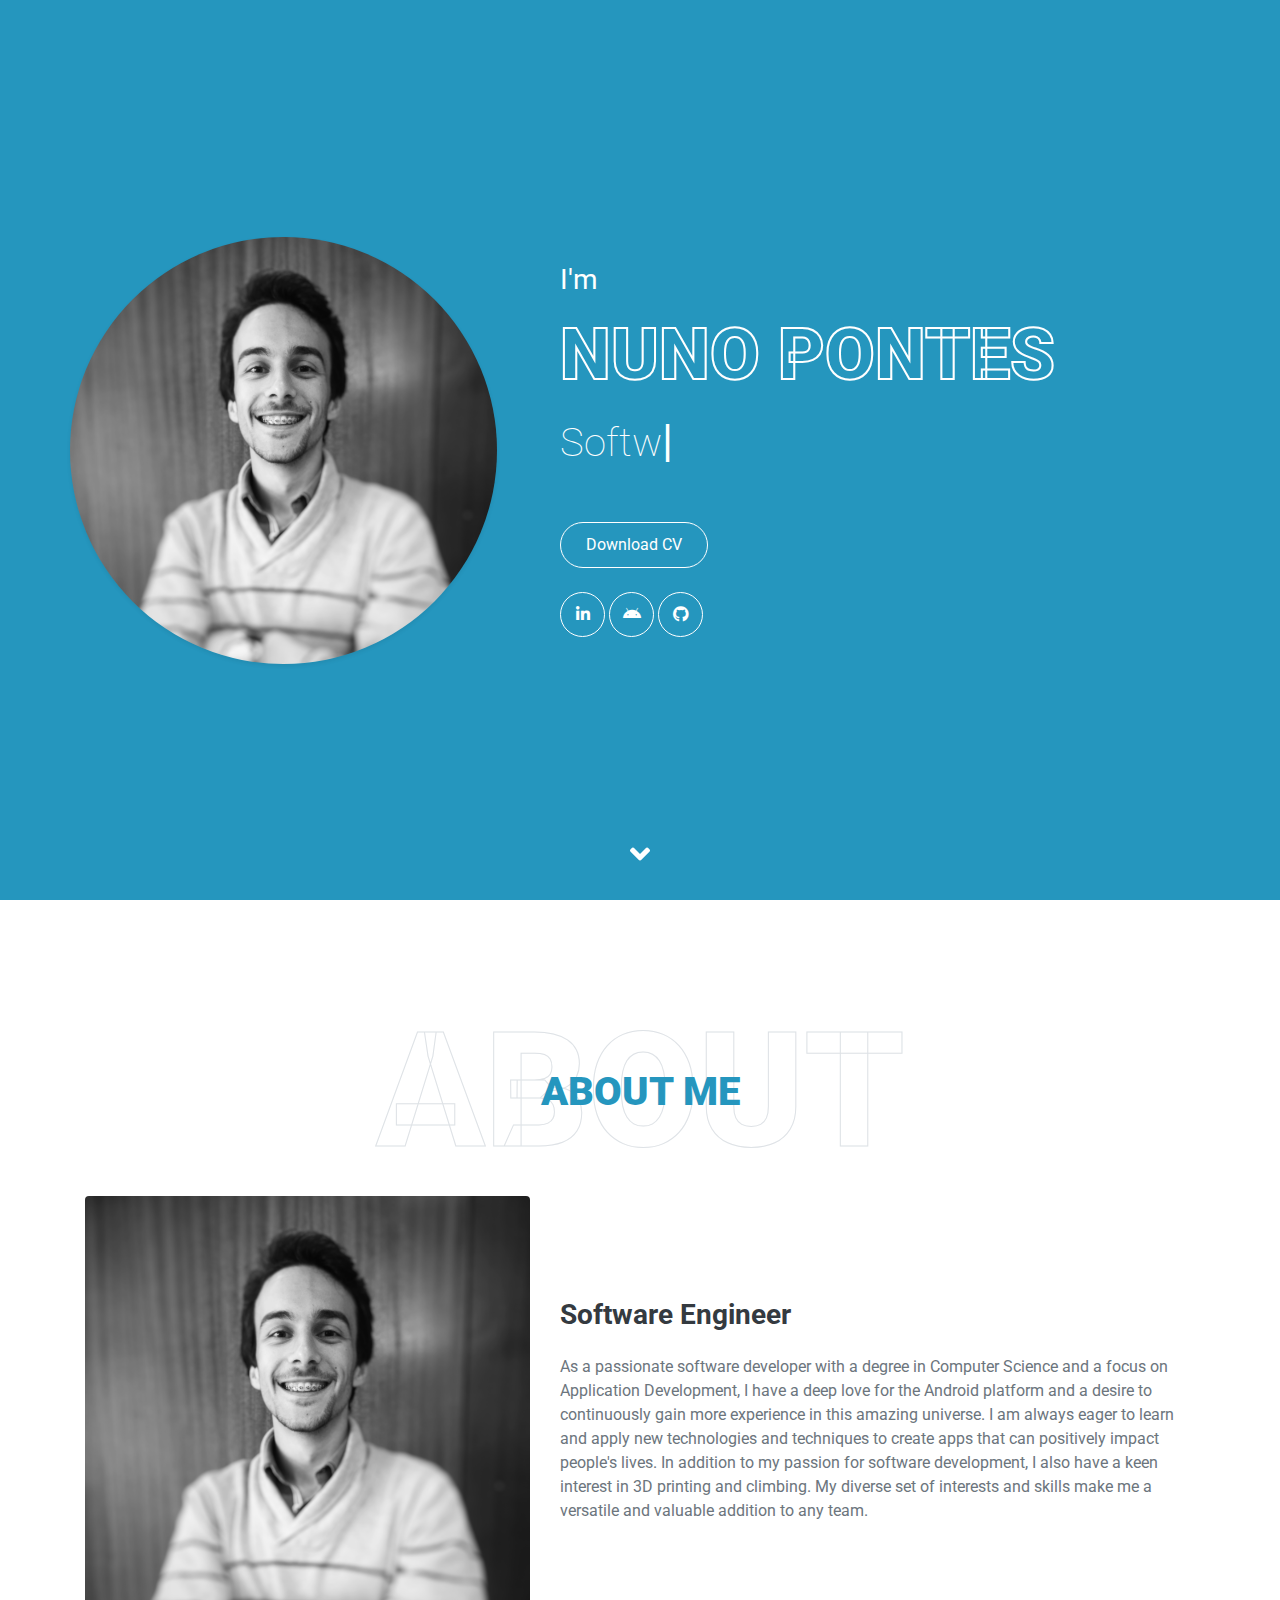
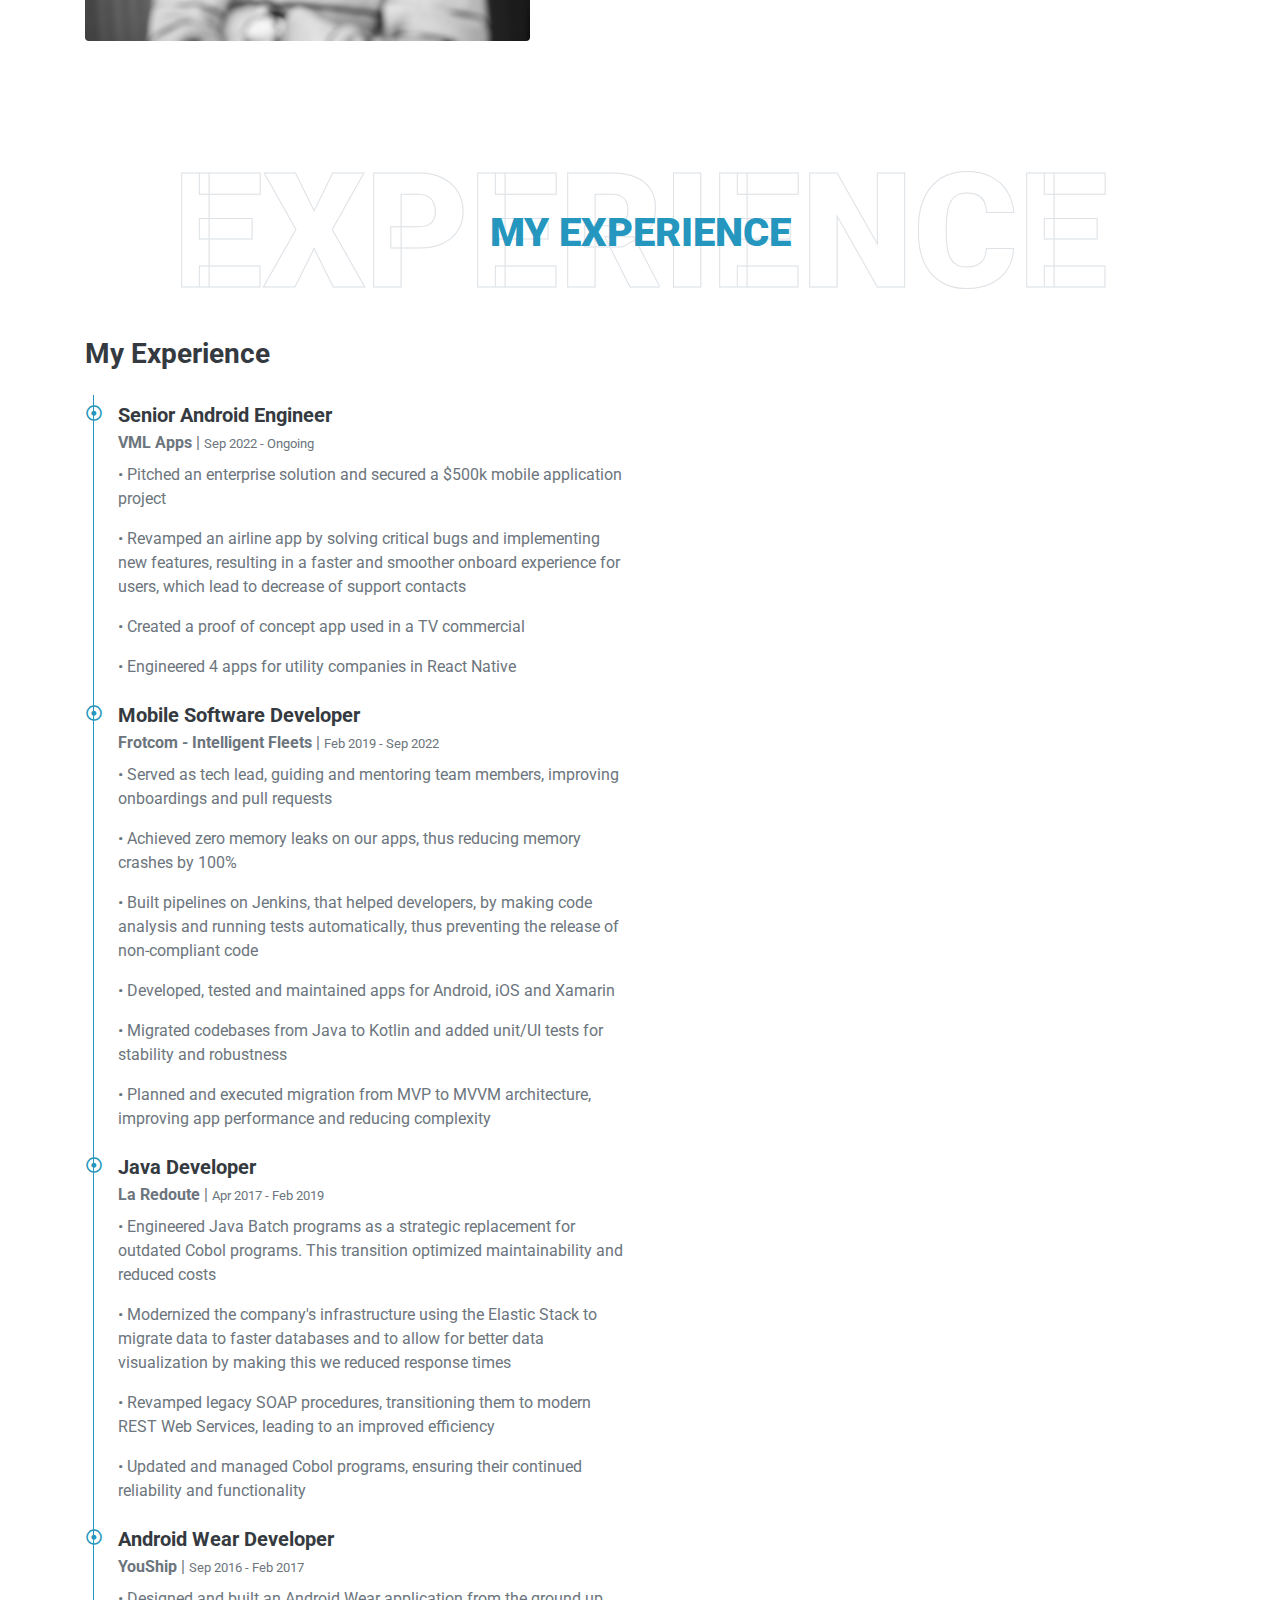
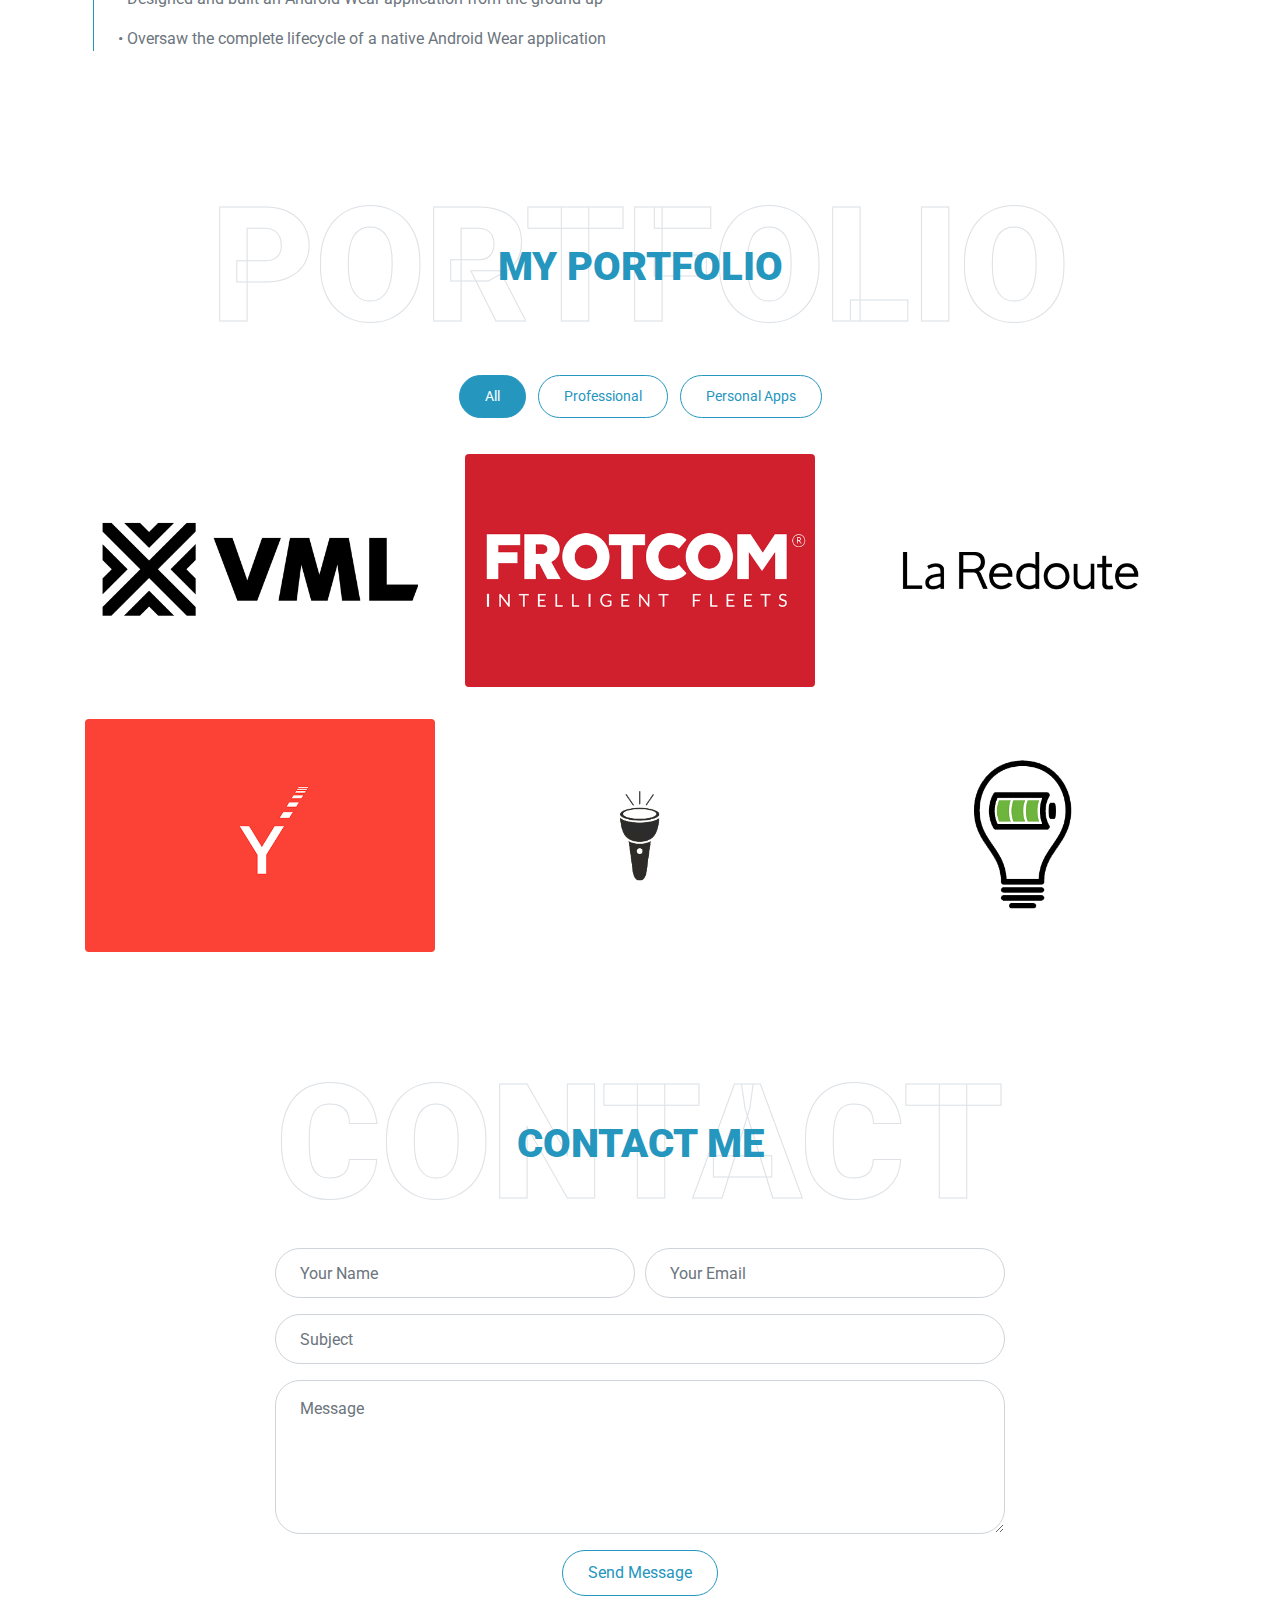
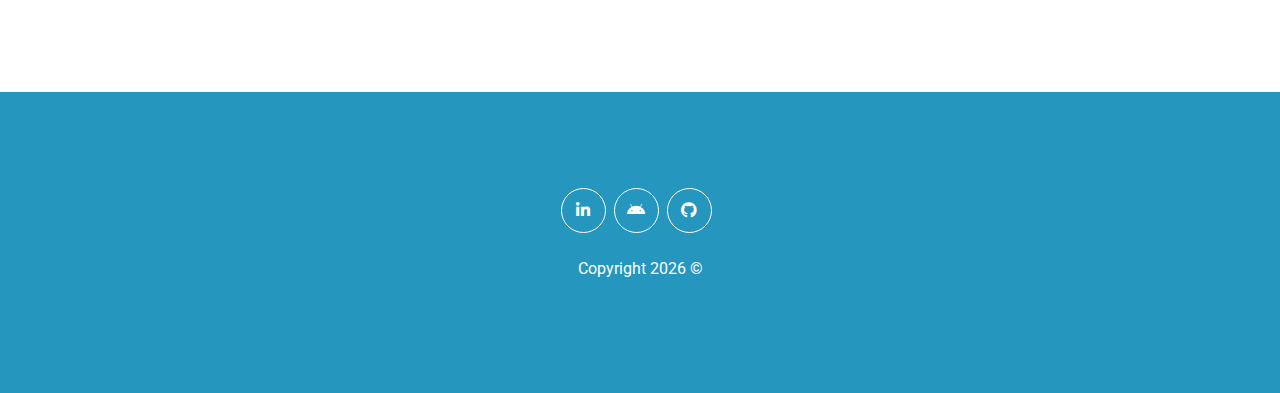
==== commit 16544eae: "Update vml logo" ====
--- a/index.html
+++ b/index.html
@@ -373,7 +373,7 @@
             <div class="position-relative overflow-hidden mb-2">
               <img
                 class="img-fluid rounded w-100"
-                src="./assets/img/wtapps/wtapps.png"
+                src="./assets/img/vmlapps/vmlapps.png"
                 alt=""
               />
               <div
@@ -537,7 +537,7 @@
                   <div class="swiper-wrapper">
                     <!-- you can simple added dynamic number of slider with videos and photos by coping the swiper-slide div and -->
                     <div class="swiper-slide">
-                      <img src="./assets/img/wtapps/wtapps.png" alt="" />
+                      <img src="./assets/img/vmlapps/vmlapps.png" alt="" />
                     </div>
                   </div>
                   <div class="swiper-button-next"></div>
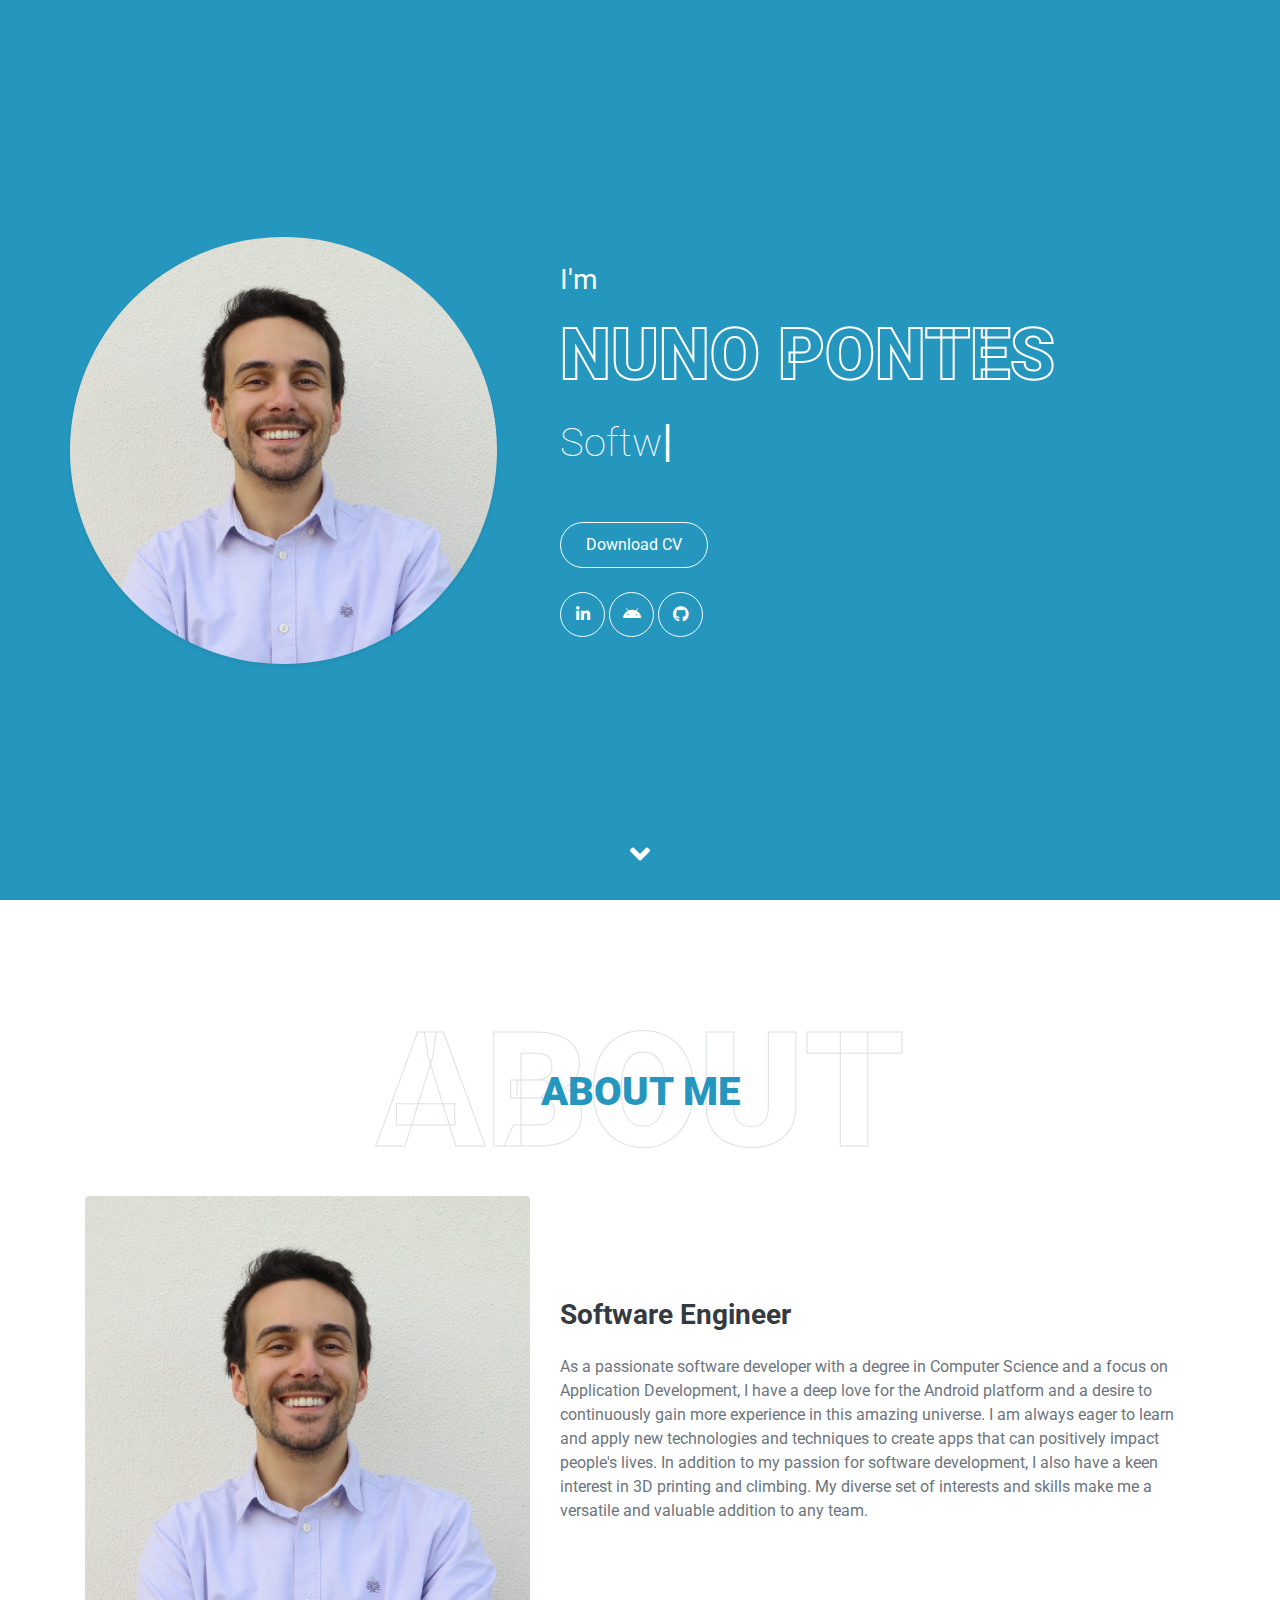
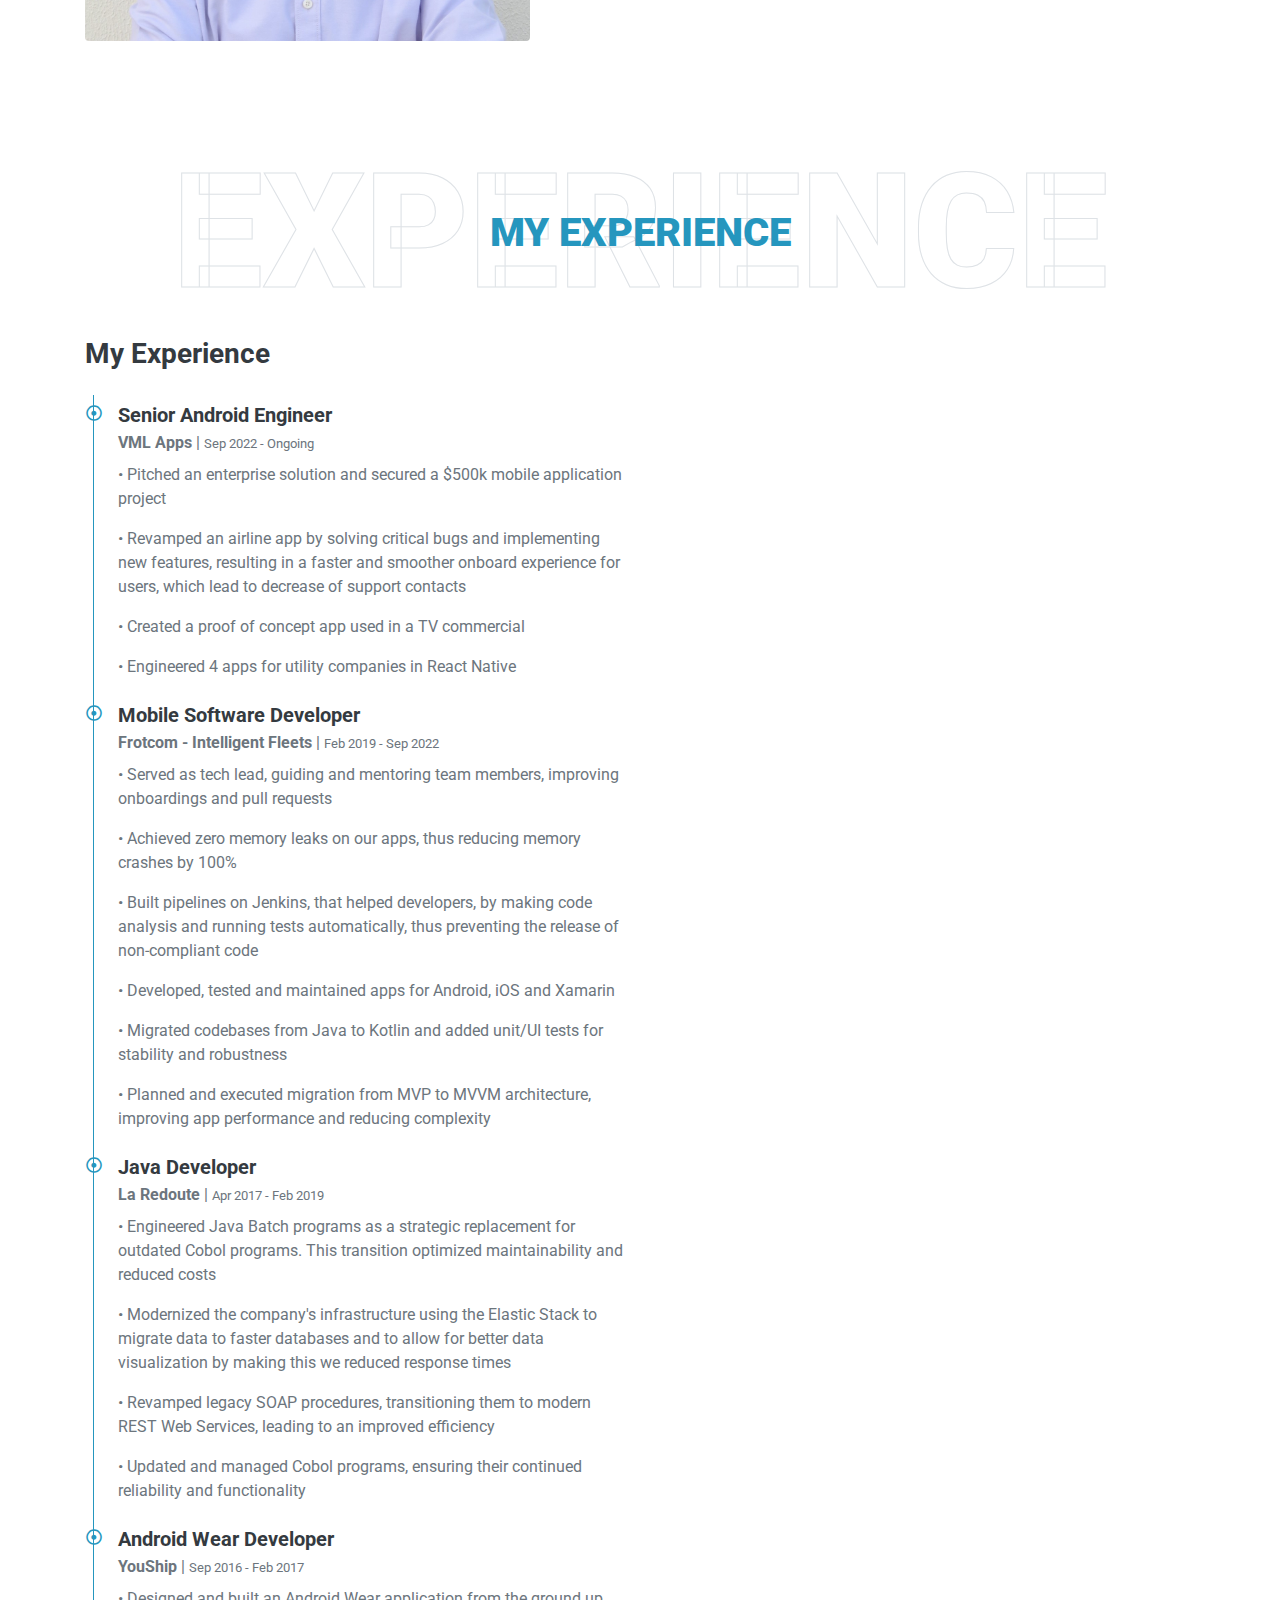
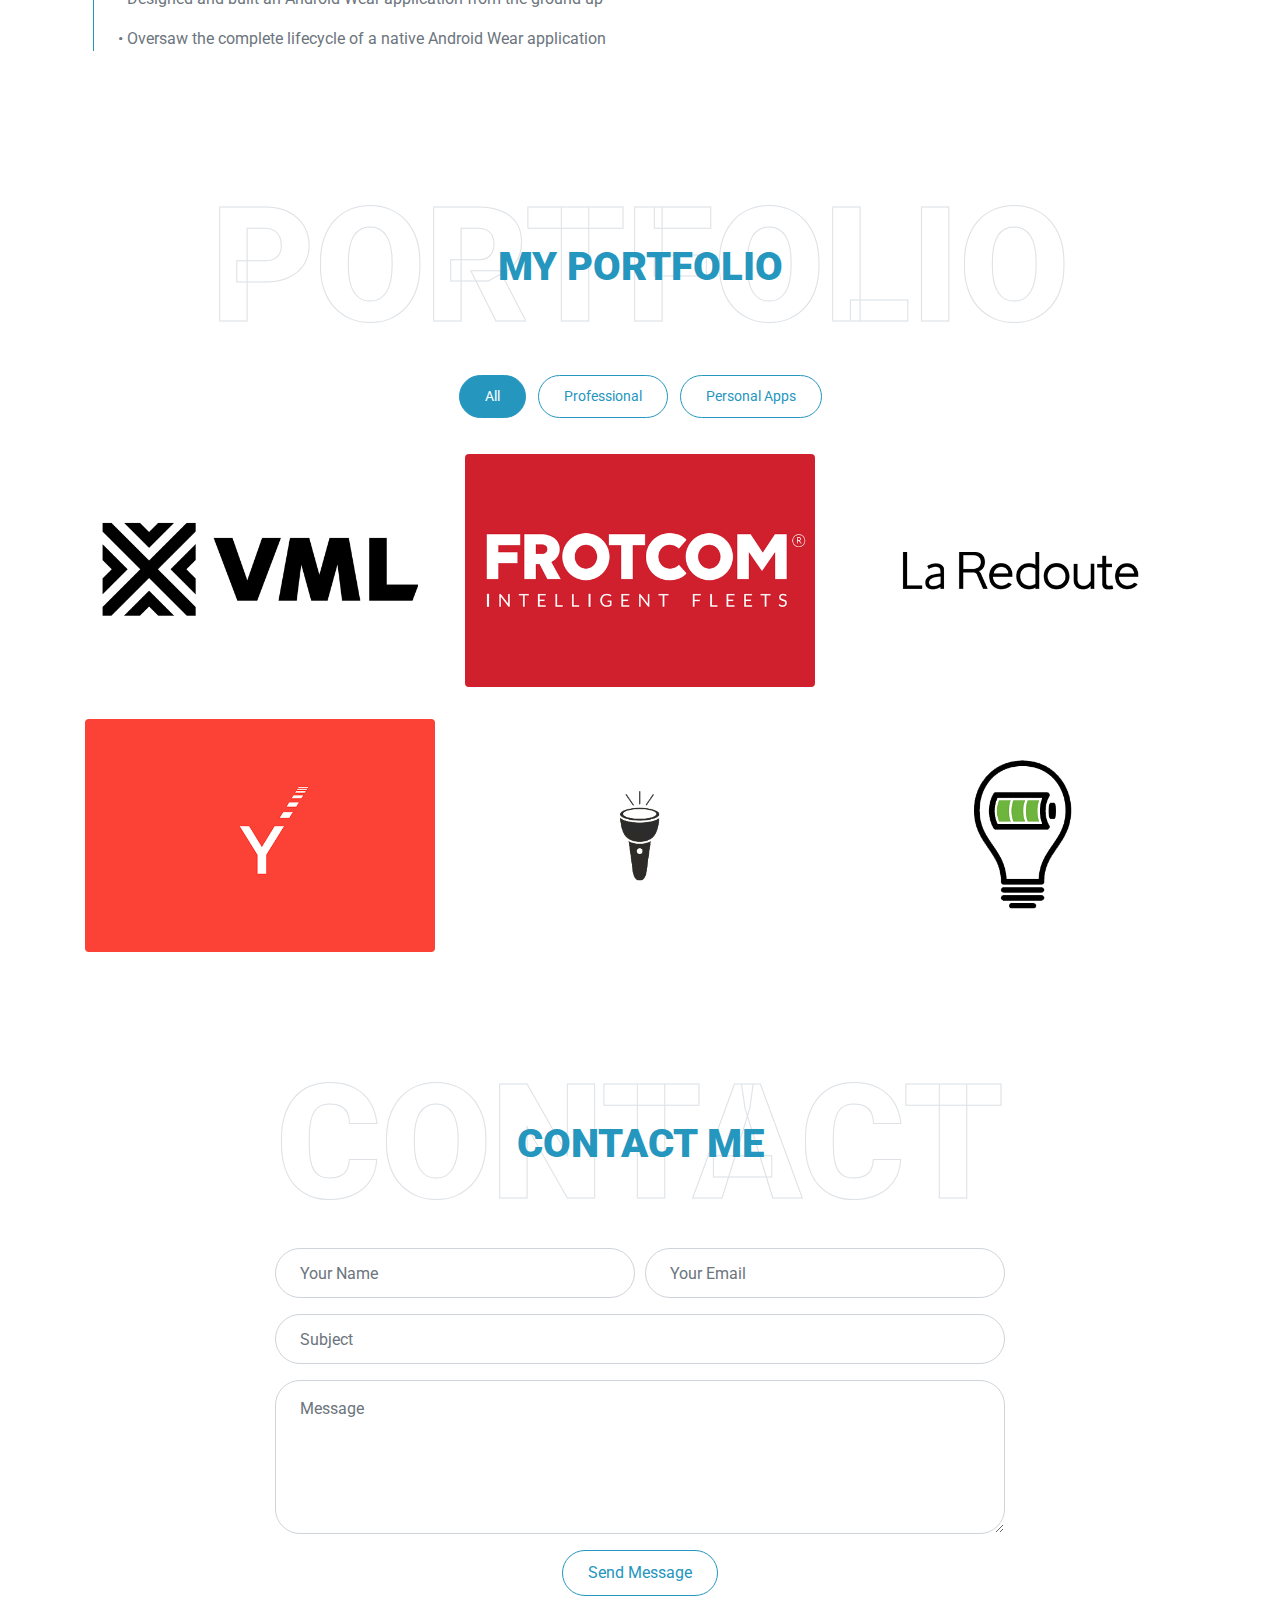
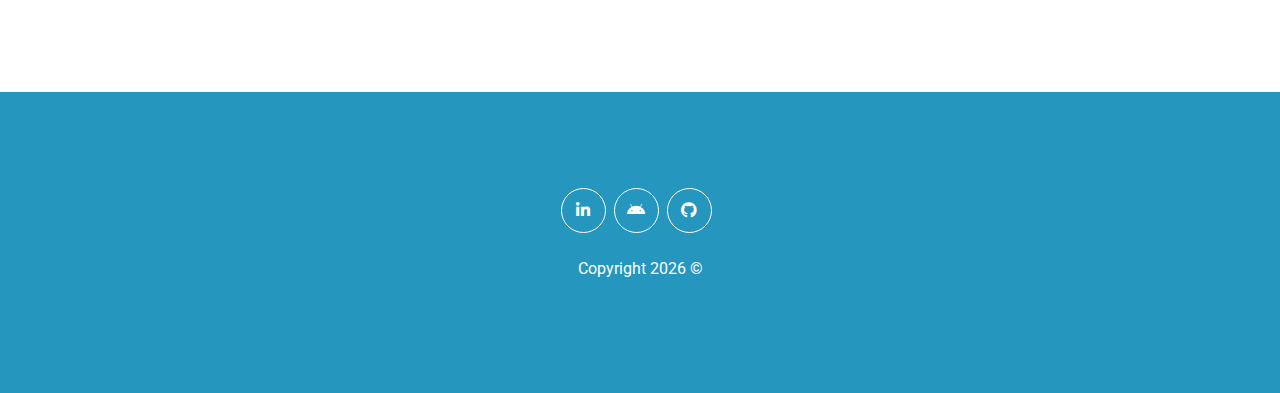
==== commit 194acee5: "Update photo" ====
--- a/index.html
+++ b/index.html
@@ -9,7 +9,7 @@
 
     <!-- Favicon -->
     <link
-      href="assets/img/profile/profile.jpeg"
+      href="assets/img/profile/profile.jpg"
       rel="icon"
       style="border-radius: 100%"
     />
@@ -89,7 +89,7 @@
           <div class="col-lg-5 px-5 pl-lg-0 pb-5 pb-lg-0">
             <img
               class="img-fluid w-100 rounded-circle shadow-sm"
-              src="assets/img/profile/profile.jpeg"
+              src="assets/img/profile/profile.jpg"
               alt=""
             />
           </div>
@@ -166,7 +166,7 @@
           <div class="col-lg-5 pb-4 pb-lg-0">
             <img
               class="img-fluid rounded w-100"
-              src="./assets/img/profile/profile.jpeg"
+              src="./assets/img/profile/profile.jpg"
               alt=""
             />
           </div>
